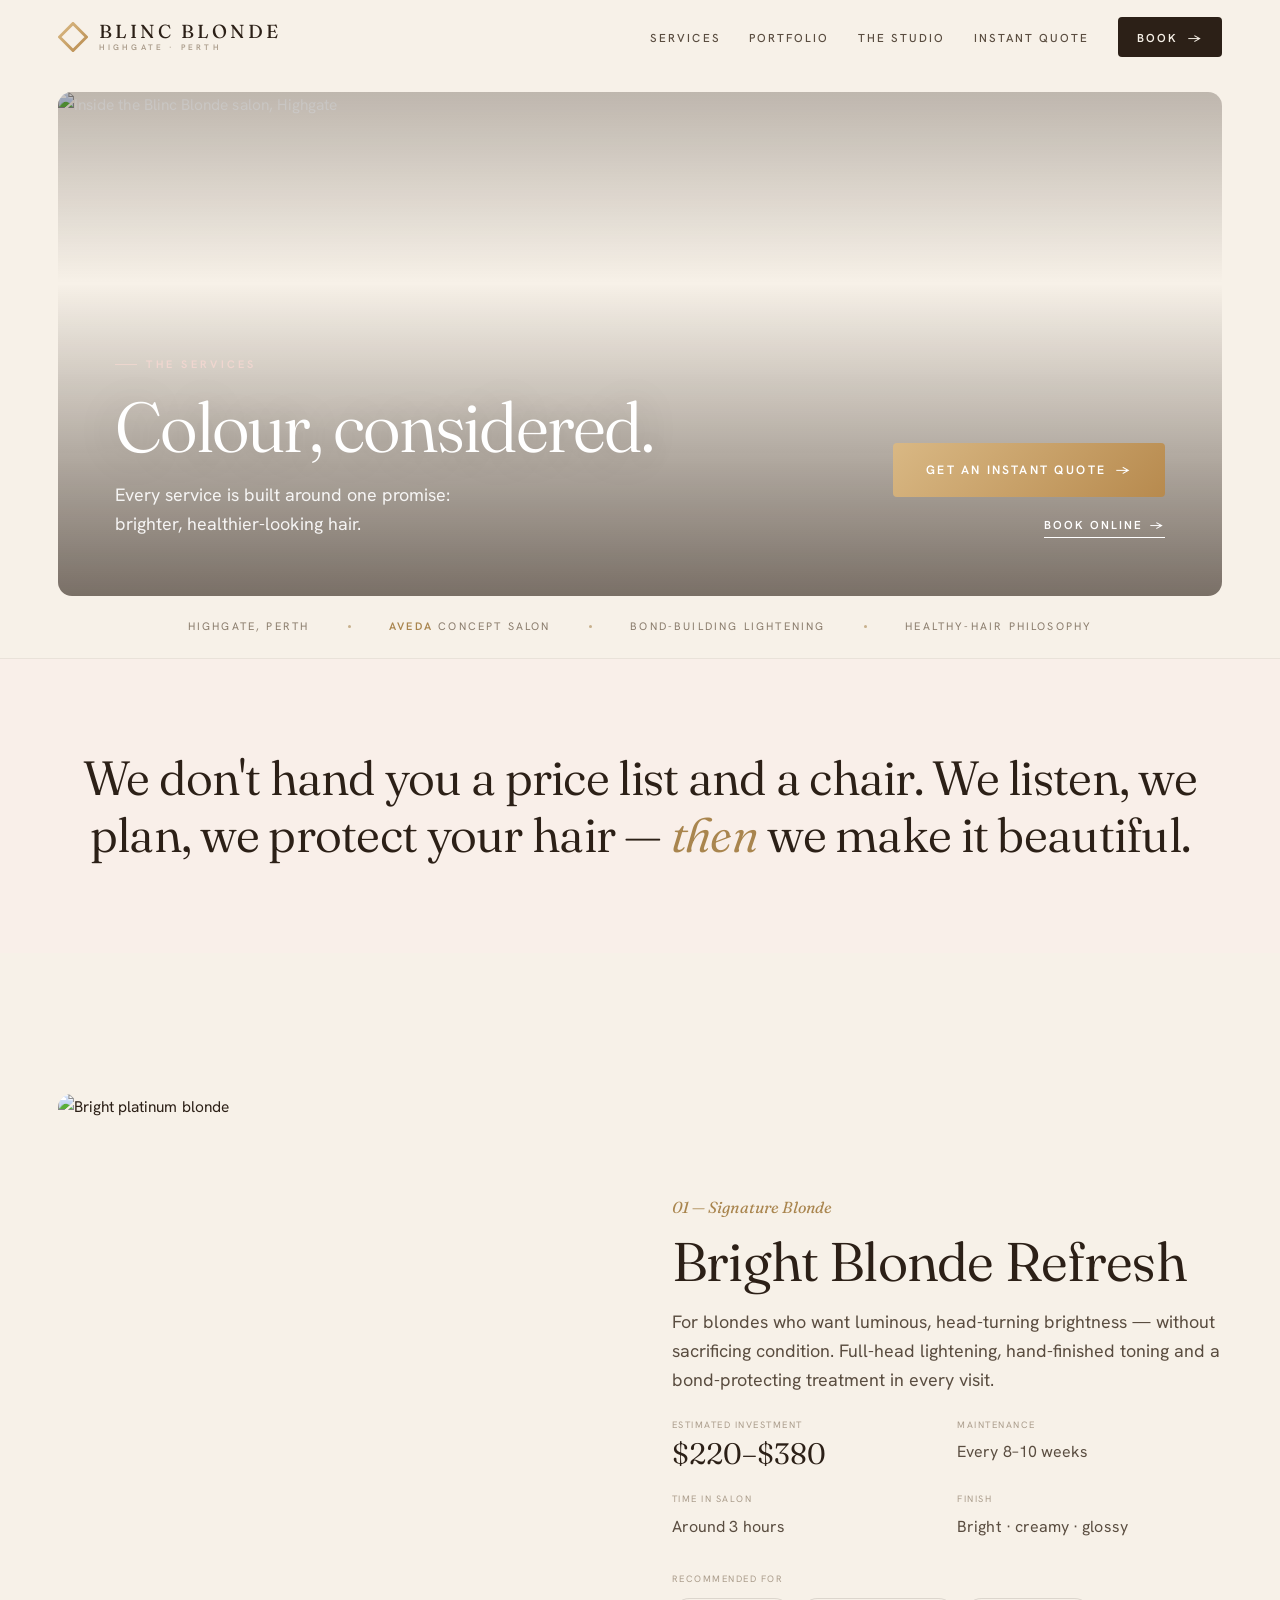
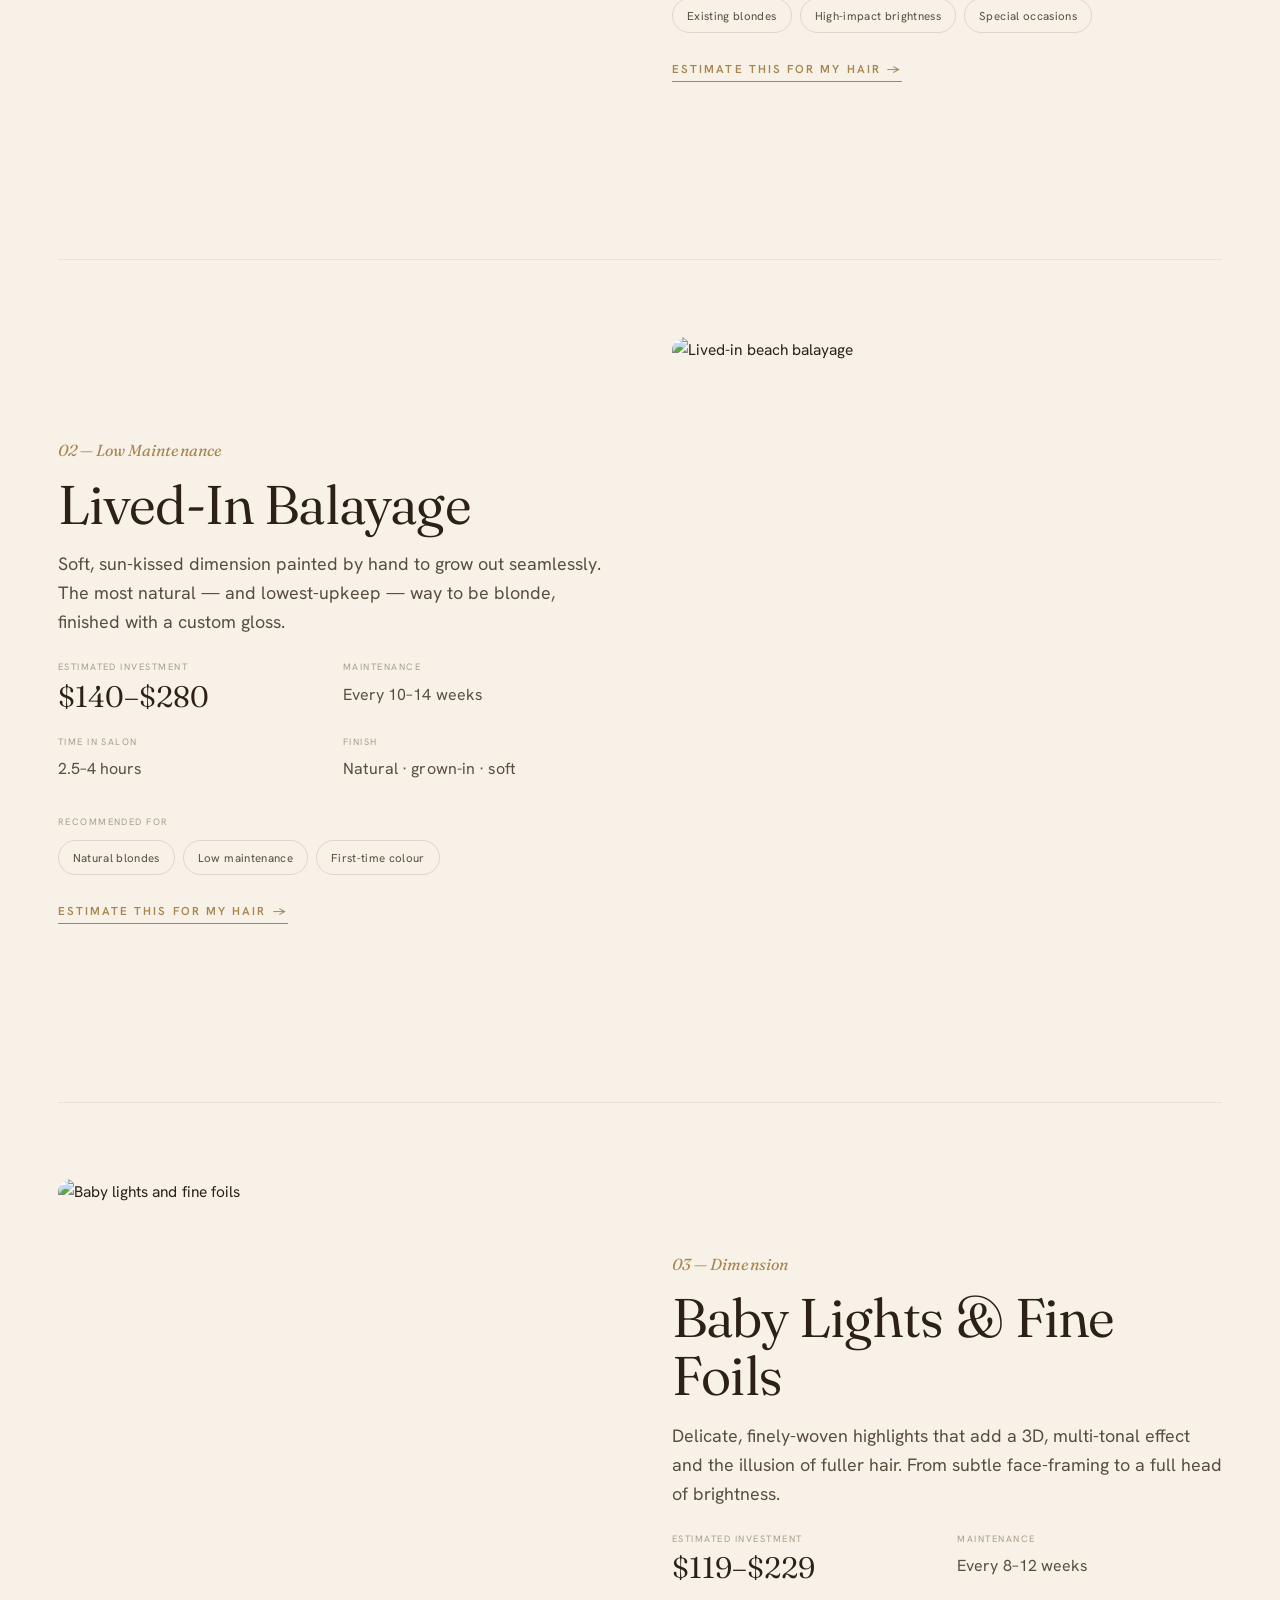
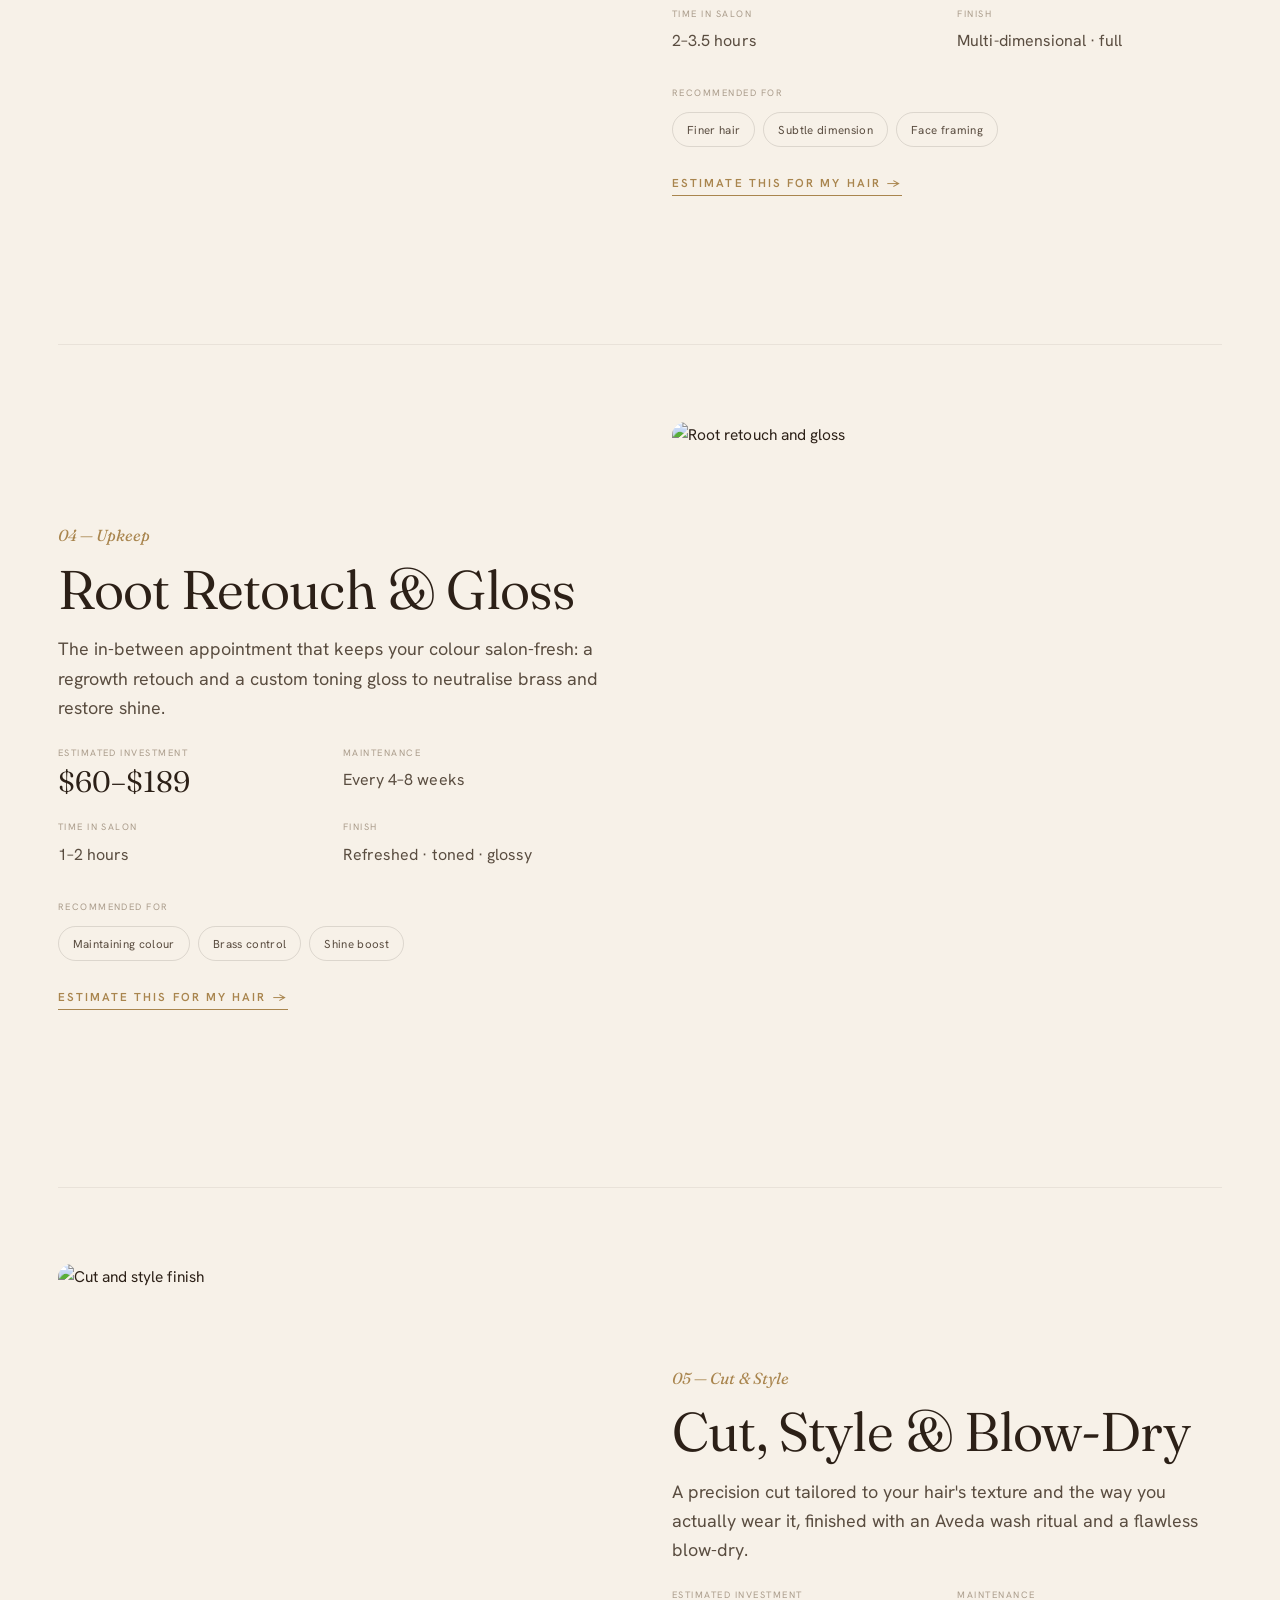
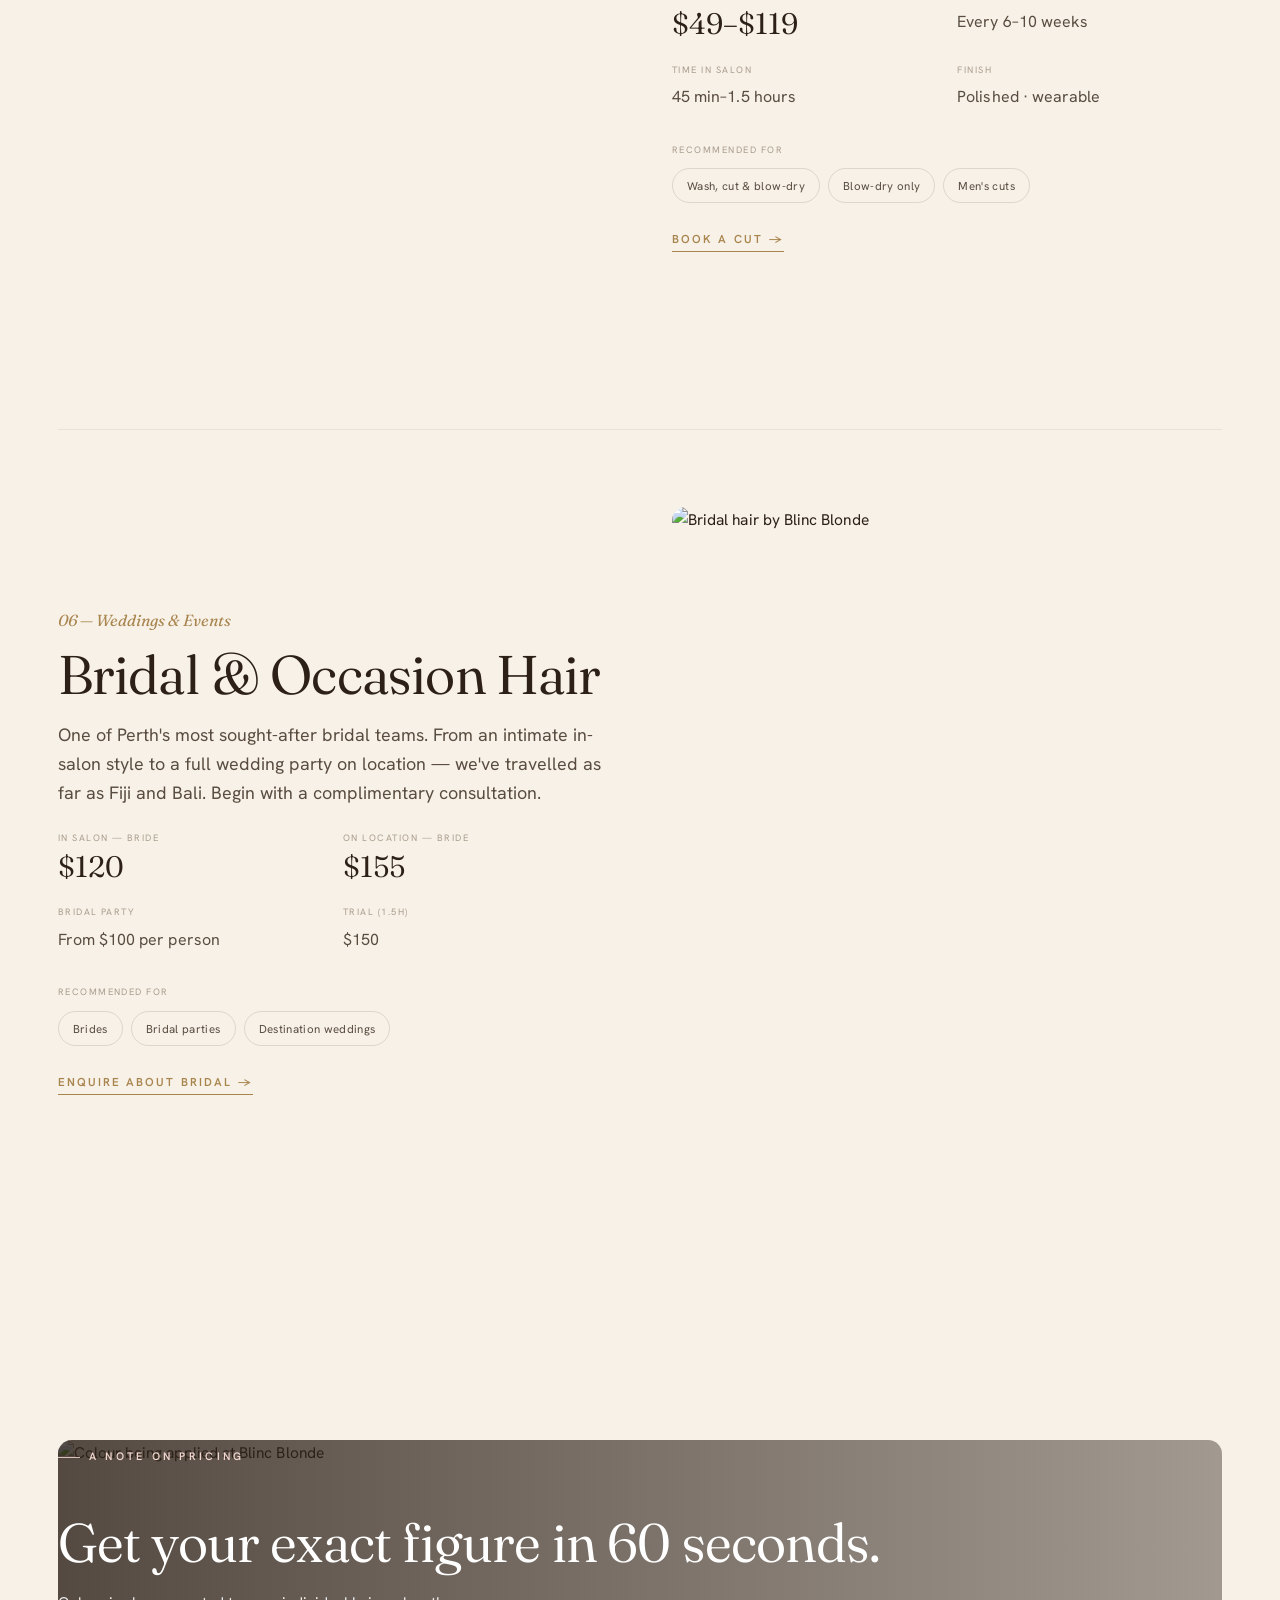
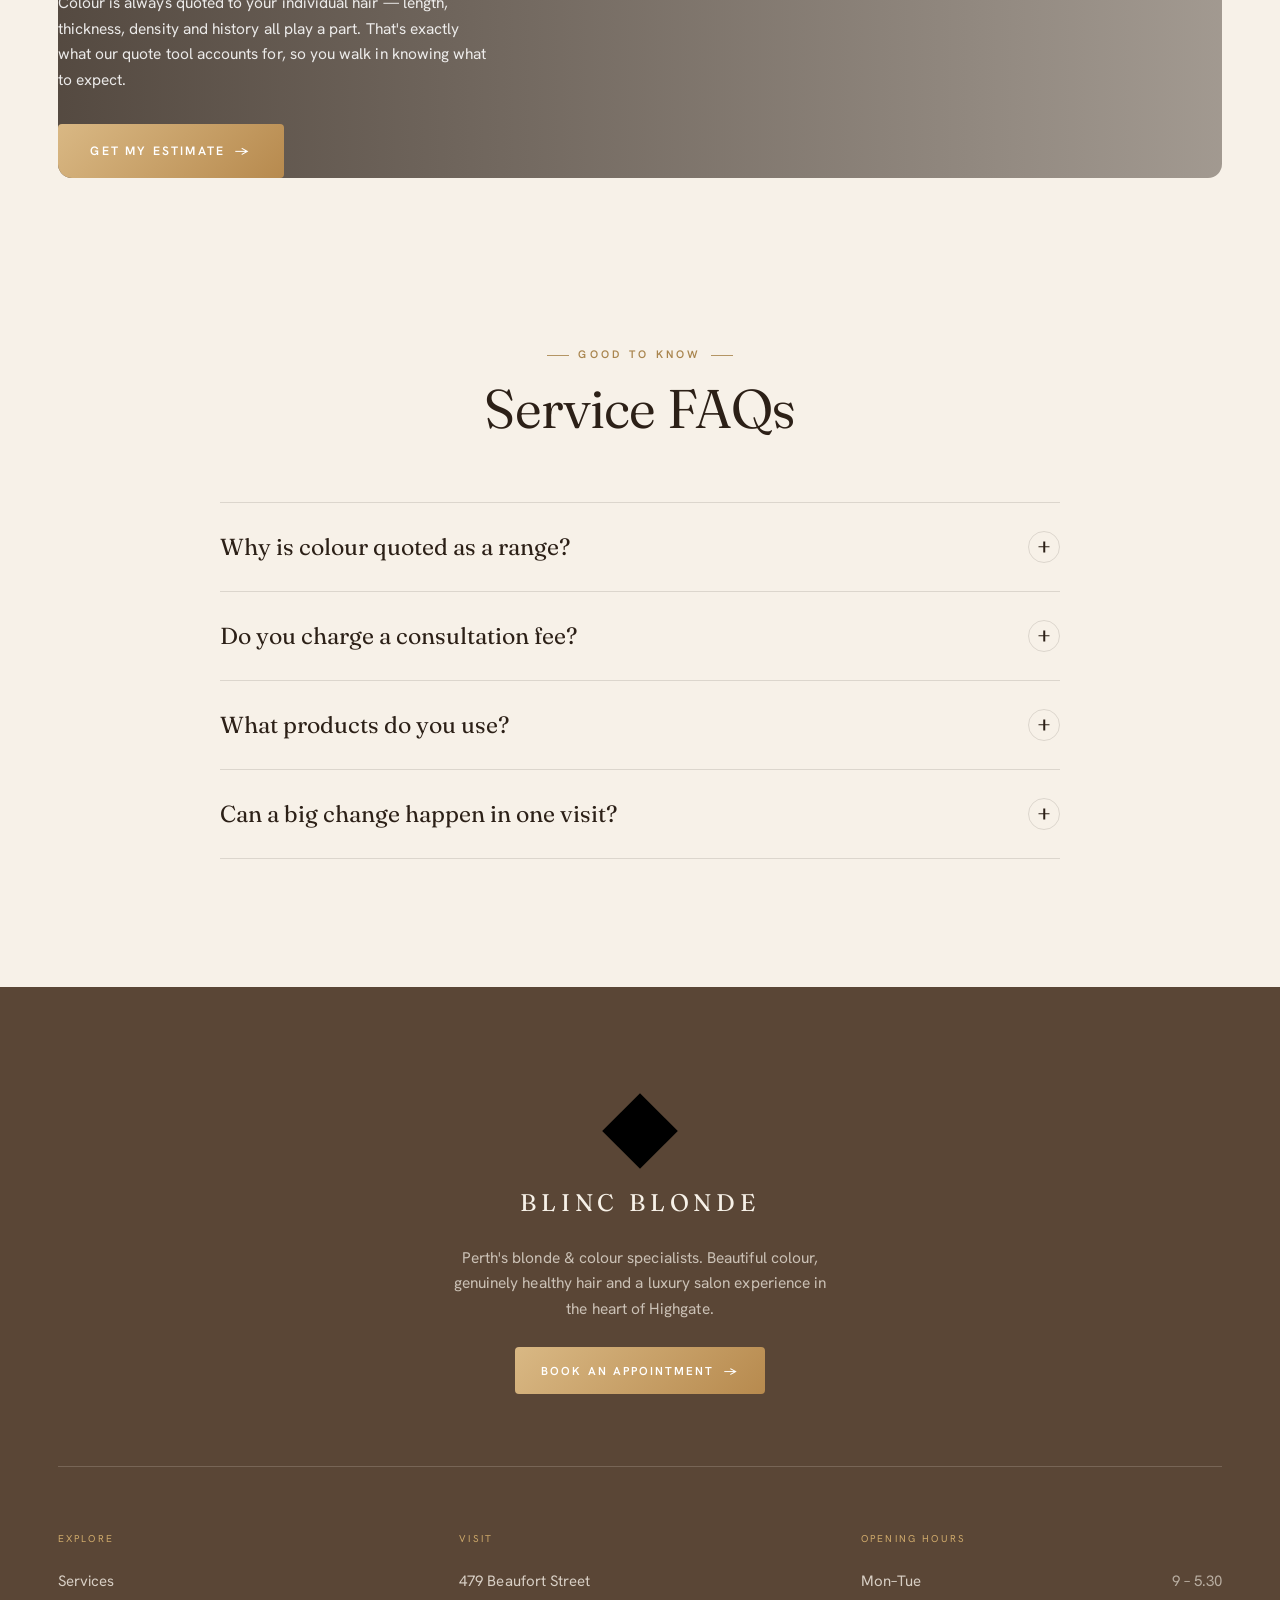
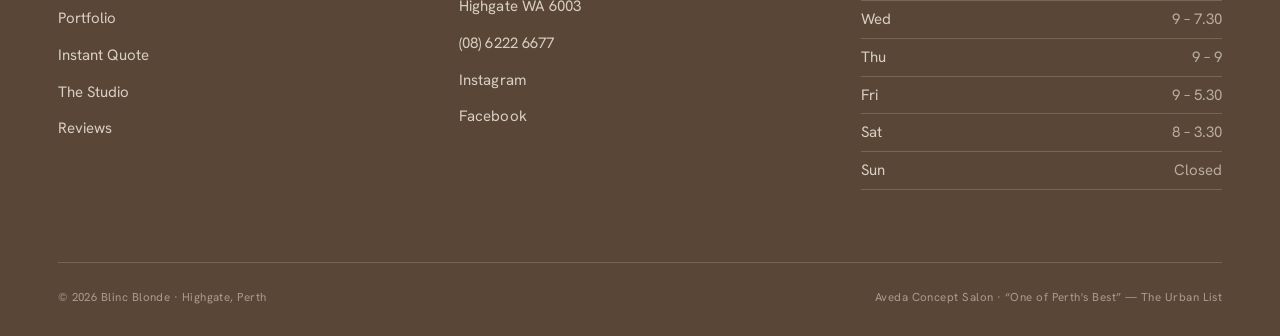
==== services.html @ 4e1c8ab7 "Replace Sloans-based build with new editorial Blinc Blonde site; staging on blinc.theserviceedit.com" ====
<!DOCTYPE html>
<html lang="en-AU">
<head>
<meta charset="UTF-8">
<meta name="robots" content="noindex, nofollow">
<meta name="viewport" content="width=device-width, initial-scale=1">
<title>Services — Blonde, Balayage, Colour & Bridal | Blinc Blonde Perth</title>
<meta name="description" content="Aspirational blonde and colour services in Highgate, Perth — balayage, foils, bright blonde, gloss, cuts and bridal. Honest investment ranges, healthy-hair philosophy, Aveda care.">
<link rel="preconnect" href="https://fonts.googleapis.com">
<link rel="preconnect" href="https://fonts.gstatic.com" crossorigin>
<link href="https://fonts.googleapis.com/css2?family=Fraunces:ital,opsz,wght@0,9..144,300..450;1,9..144,300..400&family=Hanken+Grotesk:wght@400;500;600&display=swap" rel="stylesheet">
<link rel="stylesheet" href="assets/styles.css">
</head>
<body>
<svg width="0" height="0" style="position:absolute" aria-hidden="true"><defs><linearGradient id="bbgold" x1="0" y1="0" x2="1" y2="1"><stop offset="0" stop-color="#d9b884"/><stop offset=".5" stop-color="#caa46a"/><stop offset="1" stop-color="#b78a4e"/></linearGradient></defs></svg>

<!-- NAV -->
<div class="navwrap">
  <header class="site-header">
    <a href="index.html" class="logo">
      <svg class="diamond" viewBox="0 0 40 40" aria-hidden="true"><polygon class="d-out" points="20,2 38,20 20,38 2,20"/></svg>
      <span class="lk"><b>Blinc Blonde</b><small>Highgate · Perth</small></span>
    </a>
    <nav class="nav">
      <a href="services.html" class="desktop-only">Services</a>
      <a href="index.html#portfolio" class="desktop-only">Portfolio</a>
      <a href="index.html#studio" class="desktop-only">The Studio</a>
      <a href="quote.html" class="desktop-only">Instant Quote</a>
      <a href="https://home.shortcutssoftware.com/blincblonde" target="_blank" rel="noopener" class="btn btn-primary desktop-only">Book <span class="arw">→</span></a>
      <button class="nav-toggle" aria-label="Open menu"><span></span><span></span><span></span></button>
    </nav>
  </header>
</div>
<div class="mobile-nav">
  <button class="mobile-close" aria-label="Close menu">✕</button>
  <div class="m-links">
    <a href="services.html" class="m-link">Services</a>
    <a href="index.html#portfolio" class="m-link">Portfolio</a>
    <a href="index.html#studio" class="m-link">The Studio</a>
    <a href="quote.html" class="m-link">Instant Quote</a>
    <a href="index.html#contact" class="m-link">Contact</a>
  </div>
  <a href="https://home.shortcutssoftware.com/blincblonde" target="_blank" rel="noopener" class="btn btn-gold m-cta">Book Online <span class="arw">→</span></a>
  <div class="m-foot">
    <a href="tel:0862226677">(08) 6222 6677</a>
    <a href="https://maps.google.com/?q=479+Beaufort+Street+Highgate+WA+6003" target="_blank" rel="noopener">479 Beaufort St, Highgate WA</a>
    <a href="https://www.instagram.com/blincblonde/" target="_blank" rel="noopener">Instagram → @blincblonde</a>
  </div>
</div>

<!-- HERO (contained) -->
<section class="hero">
  <div class="hero-frame" style="min-height:clamp(380px,56svh,560px)">
    <img src="https://blincblonde.com/wp-content/uploads/2022/12/About-Us.jpg" alt="Inside the Blinc Blonde salon, Highgate" fetchpriority="high">
    <div class="hero-content">
      <div class="hero-headline">
        <p class="eyebrow">The Services</p>
        <h1 class="display" style="font-size:clamp(2.4rem,6vw,4.4rem)">Colour, considered.</h1>
        <p class="lead">Every service is built around one promise: brighter, healthier-looking hair.</p>
      </div>
      <div class="hero-aside">
        <a href="quote.html" class="btn btn-gold btn-lg">Get an Instant Quote <span class="arw">→</span></a>
        <a href="https://home.shortcutssoftware.com/blincblonde" target="_blank" rel="noopener" class="tlink" style="color:#fff">Book online <span class="arw">→</span></a>
      </div>
    </div>
  </div>
</section>

<!-- CREDS -->
<div class="creds">
  <div class="wrap">
    <span class="cred">Highgate, Perth</span><span class="dot"></span>
    <span class="cred"><b>Aveda</b> Concept Salon</span><span class="dot"></span>
    <span class="cred">Bond-Building Lightening</span><span class="dot"></span>
    <span class="cred">Healthy-Hair Philosophy</span>
  </div>
</div>

<!-- INTRO -->
<section class="section-sm statement">
  <div class="wrap center">
    <p class="big measure mx-auto reveal">We don't hand you a price list and a chair. We listen, we plan, we protect your hair — <em>then</em> we make it beautiful.</p>
  </div>
</section>

<!-- SERVICE BLOCKS -->
<section class="section" style="padding-top:clamp(36px,5vw,80px)">
  <div class="wrap">

    <div class="svc-block reveal">
      <div class="svc-block-media"><img src="https://blincblonde.com/wp-content/uploads/2022/09/Platinum.png" alt="Bright platinum blonde" loading="lazy"></div>
      <div>
        <span class="ix">01 — Signature Blonde</span>
        <h2 style="margin:12px 0 16px">Bright Blonde Refresh</h2>
        <p class="lead">For blondes who want luminous, head-turning brightness — without sacrificing condition. Full-head lightening, hand-finished toning and a bond-protecting treatment in every visit.</p>
        <div class="svc-detail">
          <div class="cell"><span class="k">Estimated Investment</span><span class="v"><span class="invest">$220–$380</span></span></div>
          <div class="cell"><span class="k">Maintenance</span><span class="v">Every 8–10 weeks</span></div>
          <div class="cell"><span class="k">Time in Salon</span><span class="v">Around 3 hours</span></div>
          <div class="cell"><span class="k">Finish</span><span class="v">Bright · creamy · glossy</span></div>
        </div>
        <span class="lbl-mini">Recommended for</span>
        <div class="chips"><span class="chip">Existing blondes</span><span class="chip">High-impact brightness</span><span class="chip">Special occasions</span></div>
        <a href="quote.html" class="tlink" style="margin-top:26px">Estimate this for my hair <span class="arw">→</span></a>
      </div>
    </div>

    <div class="svc-block reveal">
      <div class="svc-block-media"><img src="https://blincblonde.com/wp-content/uploads/2022/09/Beach-Blonde-679x1024.jpg" alt="Lived-in beach balayage" loading="lazy"></div>
      <div>
        <span class="ix">02 — Low Maintenance</span>
        <h2 style="margin:12px 0 16px">Lived-In Balayage</h2>
        <p class="lead">Soft, sun-kissed dimension painted by hand to grow out seamlessly. The most natural — and lowest-upkeep — way to be blonde, finished with a custom gloss.</p>
        <div class="svc-detail">
          <div class="cell"><span class="k">Estimated Investment</span><span class="v"><span class="invest">$140–$280</span></span></div>
          <div class="cell"><span class="k">Maintenance</span><span class="v">Every 10–14 weeks</span></div>
          <div class="cell"><span class="k">Time in Salon</span><span class="v">2.5–4 hours</span></div>
          <div class="cell"><span class="k">Finish</span><span class="v">Natural · grown-in · soft</span></div>
        </div>
        <span class="lbl-mini">Recommended for</span>
        <div class="chips"><span class="chip">Natural blondes</span><span class="chip">Low maintenance</span><span class="chip">First-time colour</span></div>
        <a href="quote.html" class="tlink" style="margin-top:26px">Estimate this for my hair <span class="arw">→</span></a>
      </div>
    </div>

    <div class="svc-block reveal">
      <div class="svc-block-media"><img src="https://blincblonde.com/wp-content/uploads/2022/09/Baby-lights.png" alt="Baby lights and fine foils" loading="lazy"></div>
      <div>
        <span class="ix">03 — Dimension</span>
        <h2 style="margin:12px 0 16px">Baby Lights &amp; Fine Foils</h2>
        <p class="lead">Delicate, finely-woven highlights that add a 3D, multi-tonal effect and the illusion of fuller hair. From subtle face-framing to a full head of brightness.</p>
        <div class="svc-detail">
          <div class="cell"><span class="k">Estimated Investment</span><span class="v"><span class="invest">$119–$229</span></span></div>
          <div class="cell"><span class="k">Maintenance</span><span class="v">Every 8–12 weeks</span></div>
          <div class="cell"><span class="k">Time in Salon</span><span class="v">2–3.5 hours</span></div>
          <div class="cell"><span class="k">Finish</span><span class="v">Multi-dimensional · full</span></div>
        </div>
        <span class="lbl-mini">Recommended for</span>
        <div class="chips"><span class="chip">Finer hair</span><span class="chip">Subtle dimension</span><span class="chip">Face framing</span></div>
        <a href="quote.html" class="tlink" style="margin-top:26px">Estimate this for my hair <span class="arw">→</span></a>
      </div>
    </div>

    <div class="svc-block reveal">
      <div class="svc-block-media"><img src="https://blincblonde.com/wp-content/uploads/2022/09/Beige.png" alt="Root retouch and gloss" loading="lazy"></div>
      <div>
        <span class="ix">04 — Upkeep</span>
        <h2 style="margin:12px 0 16px">Root Retouch &amp; Gloss</h2>
        <p class="lead">The in-between appointment that keeps your colour salon-fresh: a regrowth retouch and a custom toning gloss to neutralise brass and restore shine.</p>
        <div class="svc-detail">
          <div class="cell"><span class="k">Estimated Investment</span><span class="v"><span class="invest">$60–$189</span></span></div>
          <div class="cell"><span class="k">Maintenance</span><span class="v">Every 4–8 weeks</span></div>
          <div class="cell"><span class="k">Time in Salon</span><span class="v">1–2 hours</span></div>
          <div class="cell"><span class="k">Finish</span><span class="v">Refreshed · toned · glossy</span></div>
        </div>
        <span class="lbl-mini">Recommended for</span>
        <div class="chips"><span class="chip">Maintaining colour</span><span class="chip">Brass control</span><span class="chip">Shine boost</span></div>
        <a href="quote.html" class="tlink" style="margin-top:26px">Estimate this for my hair <span class="arw">→</span></a>
      </div>
    </div>

    <div class="svc-block reveal">
      <div class="svc-block-media"><img src="https://blincblonde.com/wp-content/uploads/2022/09/Dirty-Brunettte.png" alt="Cut and style finish" loading="lazy"></div>
      <div>
        <span class="ix">05 — Cut &amp; Style</span>
        <h2 style="margin:12px 0 16px">Cut, Style &amp; Blow-Dry</h2>
        <p class="lead">A precision cut tailored to your hair's texture and the way you actually wear it, finished with an Aveda wash ritual and a flawless blow-dry.</p>
        <div class="svc-detail">
          <div class="cell"><span class="k">Estimated Investment</span><span class="v"><span class="invest">$49–$119</span></span></div>
          <div class="cell"><span class="k">Maintenance</span><span class="v">Every 6–10 weeks</span></div>
          <div class="cell"><span class="k">Time in Salon</span><span class="v">45 min–1.5 hours</span></div>
          <div class="cell"><span class="k">Finish</span><span class="v">Polished · wearable</span></div>
        </div>
        <span class="lbl-mini">Recommended for</span>
        <div class="chips"><span class="chip">Wash, cut &amp; blow-dry</span><span class="chip">Blow-dry only</span><span class="chip">Men's cuts</span></div>
        <a href="https://home.shortcutssoftware.com/blincblonde" target="_blank" rel="noopener" class="tlink" style="margin-top:26px">Book a cut <span class="arw">→</span></a>
      </div>
    </div>

    <div class="svc-block reveal">
      <div class="svc-block-media"><img src="https://blincblonde.com/wp-content/uploads/2023/03/Blinc-Blond-Wedding.png" alt="Bridal hair by Blinc Blonde" loading="lazy"></div>
      <div>
        <span class="ix">06 — Weddings &amp; Events</span>
        <h2 style="margin:12px 0 16px">Bridal &amp; Occasion Hair</h2>
        <p class="lead">One of Perth's most sought-after bridal teams. From an intimate in-salon style to a full wedding party on location — we've travelled as far as Fiji and Bali. Begin with a complimentary consultation.</p>
        <div class="svc-detail">
          <div class="cell"><span class="k">In Salon — Bride</span><span class="v"><span class="invest">$120</span></span></div>
          <div class="cell"><span class="k">On Location — Bride</span><span class="v"><span class="invest">$155</span></span></div>
          <div class="cell"><span class="k">Bridal Party</span><span class="v">From $100 per person</span></div>
          <div class="cell"><span class="k">Trial (1.5h)</span><span class="v">$150</span></div>
        </div>
        <span class="lbl-mini">Recommended for</span>
        <div class="chips"><span class="chip">Brides</span><span class="chip">Bridal parties</span><span class="chip">Destination weddings</span></div>
        <a href="https://home.shortcutssoftware.com/blincblonde" target="_blank" rel="noopener" class="tlink" style="margin-top:26px">Enquire about bridal <span class="arw">→</span></a>
      </div>
    </div>

  </div>
</section>

<!-- QUOTE BAND -->
<section style="padding:clamp(20px,4vw,40px) var(--gutter)">
  <div class="quoteband-frame">
    <div class="quoteband-bg"><img src="https://blincblonde.com/wp-content/uploads/2022/12/Amy-working.jpg" alt="Colour being applied at Blinc Blonde" loading="lazy"></div>
    <div class="inner quoteband">
      <p class="eyebrow">A note on pricing</p>
      <h2>Get your exact figure in 60 seconds.</h2>
      <p>Colour is always quoted to your individual hair — length, thickness, density and history all play a part. That's exactly what our quote tool accounts for, so you walk in knowing what to expect.</p>
      <a href="quote.html" class="btn btn-gold btn-lg">Get My Estimate <span class="arw">→</span></a>
    </div>
  </div>
</section>

<!-- FAQ -->
<section class="section">
  <div class="wrap">
    <div class="sec-head center reveal"><span class="eyebrow dual">Good to Know</span><h2>Service FAQs</h2></div>
    <div class="faq reveal d1">
      <div class="faq-item"><button class="faq-q">Why is colour quoted as a range? <span class="ico"></span></button><div class="faq-a"><div class="pad">Two clients booking the “same” service can need very different amounts of product and time depending on length, thickness and colour history. Ranges keep us honest — your specialist confirms the exact figure at consultation.</div></div></div>
      <div class="faq-item"><button class="faq-q">Do you charge a consultation fee? <span class="ico"></span></button><div class="faq-a"><div class="pad">For large colour changes, extensions and weddings we take a $50 consultation fee, credited toward your booking. Quick colour quotes are free — start with our online quote tool.</div></div></div>
      <div class="faq-item"><button class="faq-q">What products do you use? <span class="ico"></span></button><div class="faq-a"><div class="pad">We're an Aveda Concept Salon, using naturally-derived colour and care that protects condition and shine, paired with bond-building treatments for every lightening service.</div></div></div>
      <div class="faq-item"><button class="faq-q">Can a big change happen in one visit? <span class="ico"></span></button><div class="faq-a"><div class="pad">Sometimes — but if reaching your goal in a single session would compromise your hair, we'll map out a safe plan across visits. Healthy hair always comes first.</div></div></div>
    </div>
  </div>
</section>

<!-- FOOTER -->
<footer class="site-footer" id="contact">
  <div class="wrap">
    <div class="footer-top">
      <div class="logo-stack">
        <svg class="diamond" viewBox="0 0 40 40" aria-hidden="true"><polygon class="d-out" points="20,2 38,20 20,38 2,20"/></svg>
        <span class="name">Blinc Blonde</span>
      </div>
      <p>Perth's blonde &amp; colour specialists. Beautiful colour, genuinely healthy hair and a luxury salon experience in the heart of Highgate.</p>
      <a href="https://home.shortcutssoftware.com/blincblonde" target="_blank" rel="noopener" class="btn btn-gold">Book an Appointment <span class="arw">→</span></a>
    </div>
    <div class="footer-grid">
      <div class="footer-col"><p class="h">Explore</p><a href="services.html">Services</a><a href="index.html#portfolio">Portfolio</a><a href="quote.html">Instant Quote</a><a href="index.html#studio">The Studio</a><a href="index.html#reviews">Reviews</a></div>
      <div class="footer-col"><p class="h">Visit</p><a href="https://maps.google.com/?q=479+Beaufort+Street+Highgate+WA+6003" target="_blank" rel="noopener">479 Beaufort Street<br>Highgate WA 6003</a><a href="tel:0862226677">(08) 6222 6677</a><a href="https://www.instagram.com/blincblonde/" target="_blank" rel="noopener">Instagram</a><a href="https://www.facebook.com/blincblonde/" target="_blank" rel="noopener">Facebook</a></div>
      <div class="footer-col"><p class="h">Opening Hours</p><ul class="footer-hours"><li><span>Mon–Tue</span><span>9 – 5.30</span></li><li><span>Wed</span><span>9 – 7.30</span></li><li><span>Thu</span><span>9 – 9</span></li><li><span>Fri</span><span>9 – 5.30</span></li><li><span>Sat</span><span>8 – 3.30</span></li><li><span>Sun</span><span>Closed</span></li></ul></div>
    </div>
    <div class="footer-bottom"><span>© 2026 Blinc Blonde · Highgate, Perth</span><span>Aveda Concept Salon · “One of Perth's Best” — The Urban List</span></div>
  </div>
</footer>
<div class="mbook"><a href="https://home.shortcutssoftware.com/blincblonde" target="_blank" rel="noopener" class="btn btn-primary">Book an Appointment <span class="arw">→</span></a></div>
<script src="assets/app.js"></script>
</body>
</html>
---- assets/styles.css ----
/* ============================================================
   BLINC BLONDE — Website Rebuild 2026  ·  v3 (soft luxury)
   Warm, airy, natural-luxury direction
   Display: Fraunces (opsz)  ·  UI/Body: Hanken Grotesk
   Brand: blush + champagne gold + warm cream
   ============================================================ */

:root{
  /* warm neutrals */
  --ink:        #2c2017;   /* warm espresso (soft, not black) */
  --ink-2:      #5a4d40;
  --ink-3:      #8a7c6c;
  --ink-4:      #ab9d8c;
  --cream:      #f7f1e8;   /* page base */
  --cream-2:    #f1e9da;
  --cream-3:    #e9dcc6;
  --paper:      #fffdf8;
  /* warm browns (hero / footer) */
  --mocha:      #6f5946;
  --mocha-d:    #5a4636;
  --mocha-l:    #8a6f57;
  /* brand metallics + blush (from logo) */
  --champagne:  #a9854e;
  --champagne-l:#cda86a;
  --gold-1:     #d9b884;
  --gold-2:     #b78a4e;
  --blush:      #f0d6cf;
  --blush-soft: #f6e4de;
  --blush-tint: #f9efe9;
  /* lines + shadow */
  --line:       rgba(44,32,23,.13);
  --line-2:     rgba(44,32,23,.07);
  --line-d:     rgba(247,241,232,.18);
  --shadow:     0 40px 90px -58px rgba(44,32,23,.5);
  --shadow-sm:  0 22px 50px -38px rgba(44,32,23,.45);

  --serif: "Fraunces", Georgia, "Times New Roman", serif;
  --sans:  "Hanken Grotesk", "Helvetica Neue", Arial, sans-serif;

  --maxw: 1280px;
  --gutter: clamp(20px, 4.5vw, 72px);
  --radius: 4px;       /* buttons / chips */
  --radius-img: 14px;  /* media */
  --nav-h: 74px;
  --ease: cubic-bezier(.22,.61,.21,1);
}

*,*::before,*::after{box-sizing:border-box;margin:0;padding:0}
html{scroll-behavior:smooth;-webkit-text-size-adjust:100%}
body{
  font-family:var(--sans);color:var(--ink);background:var(--cream);
  line-height:1.65;font-size:15.5px;font-weight:400;letter-spacing:.004em;
  -webkit-font-smoothing:antialiased;text-rendering:optimizeLegibility;overflow-x:hidden;
}
img{display:block;max-width:100%;height:auto}
a{color:inherit;text-decoration:none}
button{font-family:inherit;cursor:pointer;border:none;background:none;color:inherit}
::selection{background:var(--blush);color:var(--ink)}

/* ---------- Typography ---------- */
.eyebrow{
  display:inline-flex;align-items:center;gap:.85em;
  font-family:var(--sans);font-size:.68rem;font-weight:600;
  letter-spacing:.3em;text-transform:uppercase;color:var(--champagne);
}
.eyebrow::before{content:"";width:22px;height:1px;background:currentColor;opacity:.85}
.eyebrow.no-rule::before{display:none}
.eyebrow.dual{justify-content:center}
.eyebrow.dual::after{content:"";width:22px;height:1px;background:currentColor;opacity:.85}

h1,h2,h3,h4{font-family:var(--serif);font-weight:380;line-height:1.06;letter-spacing:-.015em;font-optical-sizing:auto;color:var(--ink)}
.display{font-size:clamp(2.7rem,7vw,5.2rem);font-weight:340;line-height:1.0;letter-spacing:-.025em}
h2{font-size:clamp(1.95rem,4.4vw,3.4rem);font-weight:360}
h3{font-size:clamp(1.35rem,2.6vw,1.9rem);font-weight:390}
.lead{font-size:clamp(1.04rem,1.4vw,1.24rem);color:var(--ink-2);font-weight:400;line-height:1.62;letter-spacing:0}
em,.italic{font-style:italic}

/* ---------- Layout ---------- */
.wrap{max-width:var(--maxw);margin:0 auto;padding-inline:var(--gutter)}
.wrap-wide{max-width:1480px;margin:0 auto;padding-inline:var(--gutter)}
.section{padding-block:clamp(64px,10vw,140px)}
.section-sm{padding-block:clamp(48px,7vw,92px)}
.center{text-align:center}
.measure{max-width:58ch}
.measure-sm{max-width:40ch}
.mx-auto{margin-inline:auto}

.sec-head{margin-bottom:clamp(38px,5vw,66px)}
.sec-head.center{display:flex;flex-direction:column;align-items:center;text-align:center}
.sec-head h2{margin-top:16px}
.sec-head .lead{margin-top:18px}

/* ---------- Buttons ---------- */
.btn{
  display:inline-flex;align-items:center;justify-content:center;gap:.8em;
  font-family:var(--sans);font-size:.72rem;font-weight:600;letter-spacing:.18em;text-transform:uppercase;
  padding:1.2em 2.3em;border-radius:var(--radius);position:relative;
  transition:transform .5s var(--ease),background .4s,color .4s,box-shadow .4s,border-color .4s;
}
.btn .arw{display:inline-block;transition:transform .5s var(--ease)}
.btn:hover .arw{transform:translateX(5px)}
.btn-primary{background:var(--ink);color:var(--cream);box-shadow:var(--shadow-sm)}
.btn-primary:hover{background:var(--champagne);color:#fff;transform:translateY(-3px)}
.btn-ghost{border:1px solid var(--line);color:var(--ink)}
.btn-ghost:hover{border-color:var(--ink);background:var(--ink);color:var(--cream);transform:translateY(-3px)}
.btn-light{border:1px solid rgba(255,255,255,.6);color:#fff}
.btn-light:hover{background:#fff;color:var(--ink);transform:translateY(-3px)}
.btn-gold{background:linear-gradient(135deg,var(--gold-1),var(--gold-2));color:#fff;box-shadow:var(--shadow-sm)}
.btn-gold:hover{filter:brightness(1.06);transform:translateY(-3px)}
.btn-block{width:100%}
.btn-lg{padding:1.4em 2.7em;font-size:.76rem}

.tlink{display:inline-flex;align-items:center;gap:.55em;font-weight:600;font-size:.72rem;letter-spacing:.18em;text-transform:uppercase;color:var(--champagne);position:relative;padding-bottom:4px}
.tlink::after{content:"";position:absolute;left:0;bottom:0;height:1px;width:100%;background:currentColor;transform:scaleX(1);transform-origin:left;transition:transform .45s var(--ease)}
.tlink:hover::after{transform:scaleX(.4)}
.tlink .arw{transition:transform .5s var(--ease)}
.tlink:hover .arw{transform:translateX(4px)}
.tlink.on-dark{color:var(--champagne-l)}

/* ---------- Logo ---------- */
.logo{display:inline-flex;align-items:center;gap:11px;line-height:1}
.logo .diamond{width:30px;height:30px;flex:none;display:block}
.logo .diamond .d-out{fill:none;stroke:url(#bbgold);stroke-width:4}
.logo .lk{display:flex;flex-direction:column;gap:1px}
.logo .lk b{font-family:var(--serif);font-weight:420;font-size:1.18rem;letter-spacing:.16em;color:var(--ink);text-transform:uppercase}
.logo .lk small{font-family:var(--sans);font-weight:600;font-size:.5rem;letter-spacing:.4em;text-transform:uppercase;color:var(--ink-4)}
.logo.on-dark .lk b{color:var(--cream)}
.logo.on-dark .lk small{color:rgba(247,241,232,.6)}
/* big stacked logo (footer) */
.logo-stack{display:inline-flex;flex-direction:column;align-items:center;gap:14px}
.logo-stack .diamond{width:84px;height:84px}
.logo-stack .name{font-family:var(--serif);font-weight:400;letter-spacing:.2em;font-size:1.5rem;text-transform:uppercase;line-height:1.3;text-align:center;color:var(--cream)}

/* ---------- Nav (light, no utility bar) ---------- */
.navwrap{position:fixed;top:0;left:0;right:0;z-index:90;transition:background .5s var(--ease),box-shadow .5s,padding .5s}
.site-header{display:flex;align-items:center;justify-content:space-between;height:var(--nav-h);padding-inline:var(--gutter)}
.navwrap::before{content:"";position:absolute;inset:0;background:var(--cream);opacity:0;transition:opacity .5s}
.navwrap.solid::before{opacity:.96}
.navwrap.solid{box-shadow:0 1px 0 var(--line-2);backdrop-filter:blur(10px)}
.navwrap.solid .site-header{height:64px}
.site-header > *{position:relative;z-index:1}
.nav{display:flex;align-items:center;gap:clamp(18px,2.2vw,38px)}
.nav a:not(.btn){font-size:.72rem;letter-spacing:.18em;text-transform:uppercase;font-weight:500;color:var(--ink-2);position:relative;transition:color .3s}
.nav a:not(.btn)::after{content:"";position:absolute;left:0;bottom:-6px;width:0;height:1px;background:var(--champagne);transition:width .4s var(--ease)}
.nav a:not(.btn):hover{color:var(--ink)}
.nav a:not(.btn):hover::after{width:100%}
.nav .btn{padding:.92em 1.7em}
.nav-toggle{display:none;flex-direction:column;gap:6px;padding:8px;margin-right:-8px}
.nav-toggle span{width:25px;height:1.5px;background:var(--ink);transition:.4s var(--ease)}

/* mobile nav */
.mobile-nav{position:fixed;inset:0;z-index:120;background:var(--mocha-d);color:var(--cream);display:flex;flex-direction:column;justify-content:center;padding:var(--gutter);transform:translateY(-101%);transition:transform .7s var(--ease)}
.mobile-nav.open{transform:translateY(0)}
.mobile-nav .m-links{display:flex;flex-direction:column;gap:2px}
.mobile-nav a.m-link{font-family:var(--serif);font-size:clamp(1.9rem,8vw,2.6rem);font-weight:340;color:var(--cream);padding:.12em 0;opacity:0;transform:translateY(16px);transition:opacity .5s var(--ease),transform .5s var(--ease)}
.mobile-nav.open a.m-link{opacity:1;transform:none}
.mobile-nav.open a.m-link:nth-child(1){transition-delay:.1s}.mobile-nav.open a.m-link:nth-child(2){transition-delay:.15s}
.mobile-nav.open a.m-link:nth-child(3){transition-delay:.2s}.mobile-nav.open a.m-link:nth-child(4){transition-delay:.25s}
.mobile-nav.open a.m-link:nth-child(5){transition-delay:.3s}
.mobile-nav .m-foot{margin-top:auto;padding-top:34px;border-top:1px solid var(--line-d);display:flex;flex-direction:column;gap:6px;font-size:.82rem;color:rgba(247,241,232,.72)}
.mobile-nav .m-cta{margin-top:24px}
.mobile-close{position:absolute;top:20px;right:var(--gutter);font-size:1.6rem;font-family:var(--serif);width:44px;height:44px}

/* ---------- Hero (contained, rounded) ---------- */
.hero{padding:calc(var(--nav-h) + clamp(8px,1.5vw,18px)) var(--gutter) 0}
.hero-frame{position:relative;max-width:1480px;margin:0 auto;border-radius:var(--radius-img);overflow:hidden;min-height:clamp(460px,80svh,820px);display:flex;align-items:flex-end;color:#fff}
.hero-frame > img{position:absolute;inset:0;width:100%;height:100%;object-fit:cover;object-position:50% 28%;animation:kenburns 16s var(--ease) forwards}
@keyframes kenburns{from{transform:scale(1.1)}to{transform:scale(1)}}
.hero-frame::after{content:"";position:absolute;inset:0;background:linear-gradient(180deg,rgba(44,32,23,.28) 0%,rgba(44,32,23,0) 38%,rgba(44,32,23,.62) 100%)}
.hero-content{position:relative;z-index:2;width:100%;display:flex;justify-content:space-between;align-items:flex-end;gap:24px;padding:clamp(28px,4.5vw,64px)}
.hero-headline .eyebrow{color:var(--blush);margin-bottom:18px}
.hero-headline h1{color:#fff;max-width:15ch;text-shadow:0 2px 40px rgba(0,0,0,.22)}
.hero-headline p{color:rgba(255,255,255,.9);max-width:38ch;margin-top:18px}
.hero-aside{display:flex;flex-direction:column;align-items:flex-end;gap:18px;text-align:right;flex:none}
.hero-aside .btn{white-space:nowrap}
.hero-mini-trust{display:flex;align-items:center;gap:14px;color:rgba(255,255,255,.86);font-size:.66rem;letter-spacing:.18em;text-transform:uppercase}
.hero-mini-trust .stars{color:var(--champagne-l);letter-spacing:.1em}

/* ---------- Credential strip ---------- */
.creds{border-bottom:1px solid var(--line-2)}
.creds .wrap{display:flex;align-items:center;justify-content:center;flex-wrap:wrap;gap:clamp(14px,3vw,40px);padding-block:22px;text-align:center}
.creds .cred{font-size:.68rem;letter-spacing:.2em;text-transform:uppercase;color:var(--ink-3)}
.creds .cred b{color:var(--champagne);font-weight:600}
.creds .dot{width:3px;height:3px;border-radius:50%;background:var(--champagne);opacity:.6}
@media(max-width:760px){.creds .dot{display:none}.creds .wrap{gap:8px 20px}}

/* ---------- Statement ---------- */
.statement{background:var(--blush-tint)}
.statement .big{font-family:var(--serif);font-weight:350;font-size:clamp(1.75rem,4vw,3rem);line-height:1.2;letter-spacing:-.015em;color:var(--ink)}
.statement .big em{color:var(--champagne)}

/* ---------- Services (4-up cards) ---------- */
.svc-grid{display:grid;grid-template-columns:repeat(4,1fr);gap:clamp(14px,1.6vw,24px)}
.svc-card{display:flex;flex-direction:column;text-align:left}
.svc-card .media{aspect-ratio:3/4;overflow:hidden;border-radius:var(--radius-img);margin-bottom:20px;background:var(--cream-2)}
.svc-card .media img{width:100%;height:100%;object-fit:cover;object-position:50% 22%;transition:transform 1.2s var(--ease)}
.svc-card:hover .media img{transform:scale(1.05)}
.svc-card h3{font-size:1.3rem;margin-bottom:8px}
.svc-card .ix{font-family:var(--serif);font-style:italic;color:var(--champagne);font-size:.92rem;margin-bottom:6px}
.svc-card .desc{color:var(--ink-2);font-size:.92rem;flex:1;margin-bottom:14px}
.svc-card .price{font-size:.82rem;letter-spacing:.04em;color:var(--ink-3);margin-bottom:16px}
.svc-card .price b{color:var(--champagne);font-weight:600}

/* ---------- Service blocks (services page) ---------- */
.svc-block{display:grid;grid-template-columns:1fr 1fr;gap:clamp(28px,5vw,80px);align-items:center;padding-block:clamp(44px,6vw,86px);border-top:1px solid var(--line-2)}
.svc-block:first-child{border-top:none}
.svc-block:nth-child(even) .svc-block-media{order:2}
.svc-block-media{aspect-ratio:4/5;overflow:hidden;border-radius:var(--radius-img)}
.svc-block-media img{width:100%;height:100%;object-fit:cover;object-position:50% 20%;transition:transform 1.3s var(--ease)}
.svc-block:hover .svc-block-media img{transform:scale(1.04)}
.svc-block .ix{font-family:var(--serif);font-style:italic;color:var(--champagne);font-size:1rem}
.svc-block .invest{font-family:var(--serif);font-size:1.85rem;color:var(--ink);font-weight:360;line-height:1}
.svc-detail{display:grid;grid-template-columns:repeat(2,1fr);gap:20px;margin:24px 0}
.svc-detail .cell .k{font-size:.58rem;letter-spacing:.16em;text-transform:uppercase;color:var(--ink-4);display:block;margin-bottom:6px}
.svc-detail .cell .v{font-size:1rem;color:var(--ink-2)}
.lbl-mini{font-size:.58rem;letter-spacing:.16em;text-transform:uppercase;color:var(--ink-4)}
.chips{display:flex;flex-wrap:wrap;gap:8px;margin-top:8px}
.chip{font-size:.72rem;letter-spacing:.03em;padding:7px 14px;border:1px solid var(--line);border-radius:50px;color:var(--ink-2)}

/* ---------- Split (The Studio) ---------- */
.split{display:grid;grid-template-columns:1fr 1.05fr;gap:clamp(30px,5vw,86px);align-items:center}
.split.reverse .split-media{order:2}
.split-media{position:relative;aspect-ratio:4/5;overflow:hidden;border-radius:var(--radius-img);background:var(--cream-2)}
.split-media img{width:100%;height:100%;object-fit:cover;object-position:50% 20%}
.split-cap{position:absolute;left:0;bottom:0;width:100%;padding:16px 20px;background:linear-gradient(transparent,rgba(44,32,23,.6));color:#fff;display:flex;justify-content:space-between;align-items:flex-end;font-size:.64rem;letter-spacing:.16em;text-transform:uppercase}

/* ---------- Before/After ---------- */
.ba{position:relative;aspect-ratio:4/5;max-width:520px;margin:0 auto;overflow:hidden;border-radius:var(--radius-img);user-select:none;box-shadow:var(--shadow);background:var(--mocha)}
.ba img{position:absolute;inset:0;width:100%;height:100%;object-fit:cover;object-position:50% 22%}
.ba .after-img{clip-path:inset(0 0 0 50%)}
.ba .ba-label{position:absolute;top:18px;font-size:.56rem;letter-spacing:.2em;text-transform:uppercase;color:#fff;background:rgba(44,32,23,.5);backdrop-filter:blur(4px);padding:6px 12px;border-radius:50px}
.ba .lab-before{left:18px}.ba .lab-after{right:18px}
.ba-handle{position:absolute;top:0;bottom:0;left:50%;width:1.5px;background:rgba(255,255,255,.92);transform:translateX(-50%);z-index:3;pointer-events:none}
.ba-knob{position:absolute;top:50%;left:50%;transform:translate(-50%,-50%);width:50px;height:50px;border-radius:50%;background:rgba(255,255,255,.96);display:flex;align-items:center;justify-content:center;box-shadow:0 8px 24px rgba(0,0,0,.32)}
.ba-knob svg{width:19px;height:19px;stroke:var(--ink)}
.ba-range{position:absolute;inset:0;z-index:4;width:100%;height:100%;opacity:0;cursor:ew-resize;margin:0}

/* ---------- Portfolio gallery ---------- */
.gallery{display:grid;grid-template-columns:repeat(12,1fr);gap:clamp(10px,1.2vw,18px)}
.gallery figure{position:relative;overflow:hidden;border-radius:var(--radius-img);background:var(--cream-2)}
.gallery img{width:100%;height:100%;object-fit:cover;transition:transform 1.3s var(--ease)}
.gallery figure:hover img{transform:scale(1.05)}
.gallery figcaption{position:absolute;left:16px;bottom:14px;color:#fff;font-size:.62rem;letter-spacing:.18em;text-transform:uppercase;z-index:2}
.gallery figure::after{content:"";position:absolute;inset:0;background:linear-gradient(transparent 55%,rgba(44,32,23,.5))}
.g-wide{grid-column:span 7;aspect-ratio:16/11}
.g-tall{grid-column:span 5;aspect-ratio:4/5}
.g-third{grid-column:span 4;aspect-ratio:4/5}
.g-portrait img{object-position:50% 18%}

/* ---------- Quote band ---------- */
.quoteband{position:relative;color:#fff;overflow:hidden;border-radius:0}
.quoteband-frame{position:relative;max-width:1480px;margin:0 auto;border-radius:var(--radius-img);overflow:hidden}
.quoteband-bg{position:absolute;inset:0;z-index:0}
.quoteband-bg img{width:100%;height:100%;object-fit:cover;object-position:50% 35%}
.quoteband-bg::after{content:"";position:absolute;inset:0;background:linear-gradient(90deg,rgba(44,32,23,.8),rgba(44,32,23,.42))}
.quoteband .inner{position:relative;z-index:2;padding:clamp(54px,8vw,110px) clamp(28px,5vw,80px);max-width:60ch}
.quoteband h2{color:#fff;margin:16px 0 18px}
.quoteband p{color:rgba(255,255,255,.88);margin-bottom:32px;max-width:48ch}
.quoteband .eyebrow{color:var(--blush)}

/* ---------- Testimonials (light) ---------- */
.testi{background:var(--blush-tint)}
.testi-grid{display:grid;grid-template-columns:repeat(3,1fr);gap:clamp(22px,3.5vw,56px);margin-top:clamp(36px,5vw,64px)}
.testi-card{text-align:center;display:flex;flex-direction:column;align-items:center;gap:18px}
.testi-card .stars{color:var(--champagne);letter-spacing:.14em;font-size:.86rem}
.testi-card p{font-family:var(--serif);font-weight:360;font-style:italic;font-size:clamp(1.05rem,1.5vw,1.28rem);line-height:1.5;color:var(--ink)}
.testi-card .who{font-size:.66rem;letter-spacing:.2em;text-transform:uppercase;color:var(--champagne);font-weight:600}
.testi-dots{display:flex;justify-content:center;gap:10px;margin-top:clamp(38px,5vw,58px)}
.testi-dots span{width:8px;height:8px;border-radius:50%;background:var(--ink-4);opacity:.4}
.testi-dots span.on{opacity:1;background:var(--champagne)}

/* ---------- Reels / video showcase ---------- */
.reels-grid{display:grid;grid-template-columns:repeat(4,1fr);gap:clamp(12px,1.6vw,22px)}
.reel{position:relative;aspect-ratio:9/16;border-radius:var(--radius-img);overflow:hidden;background:var(--mocha);box-shadow:var(--shadow-sm);display:block}
.reel video,.reel > img{position:absolute;inset:0;width:100%;height:100%;object-fit:cover;transition:transform 1.2s var(--ease)}
.reel:hover video,.reel:hover > img{transform:scale(1.05)}
.reel::after{content:"";position:absolute;inset:0;background:linear-gradient(transparent 52%,rgba(44,32,23,.6));z-index:1}
.reel .play{position:absolute;top:50%;left:50%;transform:translate(-50%,-50%);z-index:2;width:58px;height:58px;border-radius:50%;background:rgba(247,241,232,.92);display:flex;align-items:center;justify-content:center;transition:transform .4s var(--ease),background .4s}
.reel:hover .play{transform:translate(-50%,-50%) scale(1.08);background:#fff}
.reel .play::before{content:"";margin-left:3px;border-style:solid;border-width:8px 0 8px 13px;border-color:transparent transparent transparent var(--ink)}
.reel .cap{position:absolute;left:16px;right:16px;bottom:16px;z-index:2;color:#fff}
.reel .cap .t{font-family:var(--serif);font-size:1.05rem;font-weight:380;line-height:1.2}
.reel .cap .s{font-size:.6rem;letter-spacing:.18em;text-transform:uppercase;color:rgba(255,255,255,.78);margin-top:5px}
.reel .ig-tag{position:absolute;top:14px;right:14px;z-index:2;font-size:.58rem;letter-spacing:.14em;text-transform:uppercase;color:#fff;background:rgba(44,32,23,.42);backdrop-filter:blur(4px);padding:5px 10px;border-radius:50px}
@media(max-width:760px){.reels-grid{grid-template-columns:repeat(2,1fr)}}

/* ---------- Instagram ---------- */
.ig-head{display:flex;justify-content:space-between;align-items:flex-end;flex-wrap:wrap;gap:18px;margin-bottom:32px}
.ig-grid{display:grid;grid-template-columns:repeat(6,1fr);gap:clamp(7px,.8vw,14px)}
.ig-grid a{position:relative;aspect-ratio:1;overflow:hidden;display:block;border-radius:8px;background:var(--cream-2)}
.ig-grid img{width:100%;height:100%;object-fit:cover;transition:transform 1s var(--ease)}
.ig-grid a::after{content:"";position:absolute;inset:0;background:rgba(44,32,23,0);transition:background .45s}
.ig-grid a:hover::after{background:rgba(44,32,23,.22)}
.ig-grid a:hover img{transform:scale(1.07)}

/* ---------- FAQ ---------- */
.faq{max-width:840px;margin:0 auto}
.faq-item{border-bottom:1px solid var(--line)}
.faq-item:first-child{border-top:1px solid var(--line)}
.faq-q{width:100%;text-align:left;display:flex;justify-content:space-between;align-items:center;gap:24px;padding:28px 0;font-family:var(--serif);font-size:clamp(1.1rem,1.9vw,1.45rem);font-weight:390;color:var(--ink);transition:color .3s}
.faq-q:hover{color:var(--champagne)}
.faq-q .ico{flex:none;width:32px;height:32px;border:1px solid var(--line);border-radius:50%;position:relative;transition:transform .45s var(--ease),background .45s,border-color .45s}
.faq-q .ico::before,.faq-q .ico::after{content:"";position:absolute;top:50%;left:50%;transform:translate(-50%,-50%);background:var(--ink);transition:background .4s,opacity .4s}
.faq-q .ico::before{width:11px;height:1.5px}.faq-q .ico::after{width:1.5px;height:11px}
.faq-item.open .faq-q .ico{background:var(--ink);border-color:var(--ink);transform:rotate(90deg)}
.faq-item.open .faq-q .ico::before{background:var(--cream)}.faq-item.open .faq-q .ico::after{opacity:0}
.faq-a{max-height:0;overflow:hidden;transition:max-height .55s var(--ease)}
.faq-a .pad{padding:0 0 28px;max-width:64ch;color:var(--ink-2);font-size:1rem}
.faq-a a{color:var(--champagne);border-bottom:1px solid currentColor}

/* ---------- Footer (warm) ---------- */
.site-footer{background:var(--mocha-d);color:var(--cream);padding-block:clamp(60px,8vw,104px) 30px}
.footer-top{display:flex;flex-direction:column;align-items:center;text-align:center;gap:26px;padding-bottom:clamp(48px,6vw,72px);border-bottom:1px solid var(--line-d);margin-bottom:clamp(44px,5vw,64px)}
.footer-top p{color:rgba(247,241,232,.72);max-width:44ch}
.footer-grid{display:grid;grid-template-columns:1fr 1fr 1fr;gap:40px}
.footer-col .h{font-size:.62rem;letter-spacing:.22em;text-transform:uppercase;color:var(--champagne-l);margin-bottom:16px}
.footer-col a,.footer-col li{display:block;color:rgba(247,241,232,.8);font-size:.94rem;padding:6px 0;list-style:none}
.footer-col a:hover{color:#fff}
.footer-hours li{display:flex;justify-content:space-between;gap:14px;border-bottom:1px solid var(--line-d)}
.footer-hours li span:last-child{color:rgba(247,241,232,.6)}
.footer-bottom{display:flex;justify-content:space-between;flex-wrap:wrap;gap:12px;margin-top:clamp(44px,6vw,72px);padding-top:24px;border-top:1px solid var(--line-d);font-size:.72rem;letter-spacing:.04em;color:rgba(247,241,232,.5)}

/* ---------- Sticky mobile book ---------- */
.mbook{position:fixed;left:0;right:0;bottom:0;z-index:80;display:none;padding:12px 16px calc(12px + env(safe-area-inset-bottom));background:rgba(247,241,232,.95);backdrop-filter:blur(14px);box-shadow:0 -1px 0 var(--line-2)}
.mbook .btn{width:100%}

/* ---------- Reveal ---------- */
.reveal{opacity:0;transform:translateY(30px);transition:opacity 1s var(--ease),transform 1s var(--ease)}
.reveal.in{opacity:1;transform:none}
.reveal.d1{transition-delay:.1s}.reveal.d2{transition-delay:.2s}.reveal.d3{transition-delay:.3s}.reveal.d4{transition-delay:.4s}
@media(prefers-reduced-motion:reduce){.reveal{opacity:1;transform:none;transition:none}.hero-frame>img{animation:none}}

/* ---------- Responsive ---------- */
@media(max-width:1024px){
  .svc-grid{grid-template-columns:repeat(2,1fr)}
  .footer-grid{grid-template-columns:1fr 1fr}
  .ig-grid{grid-template-columns:repeat(4,1fr)}
}
@media(max-width:760px){
  .nav .desktop-only{display:none}
  .nav-toggle{display:flex}
  .hero-content{flex-direction:column;align-items:flex-start;gap:22px}
  .hero-aside{align-items:flex-start;text-align:left}
  .split,.svc-block,.svc-block:nth-child(even) .svc-block-media{grid-template-columns:1fr}
  .split.reverse .split-media,.svc-block .svc-block-media{order:0}
  .testi-grid{grid-template-columns:1fr;gap:40px}
  .gallery{grid-template-columns:repeat(2,1fr)}
  .g-wide{grid-column:span 2;aspect-ratio:16/11}.g-tall,.g-third{grid-column:span 1;aspect-ratio:4/5}
  .footer-grid{grid-template-columns:1fr;gap:30px;text-align:center}
  .footer-hours li{justify-content:center;gap:10px}
  .ig-grid{grid-template-columns:repeat(3,1fr)}
  .mbook{display:block}
  body{padding-bottom:76px}
}
@media(max-width:440px){
  .svc-grid{grid-template-columns:1fr}
}
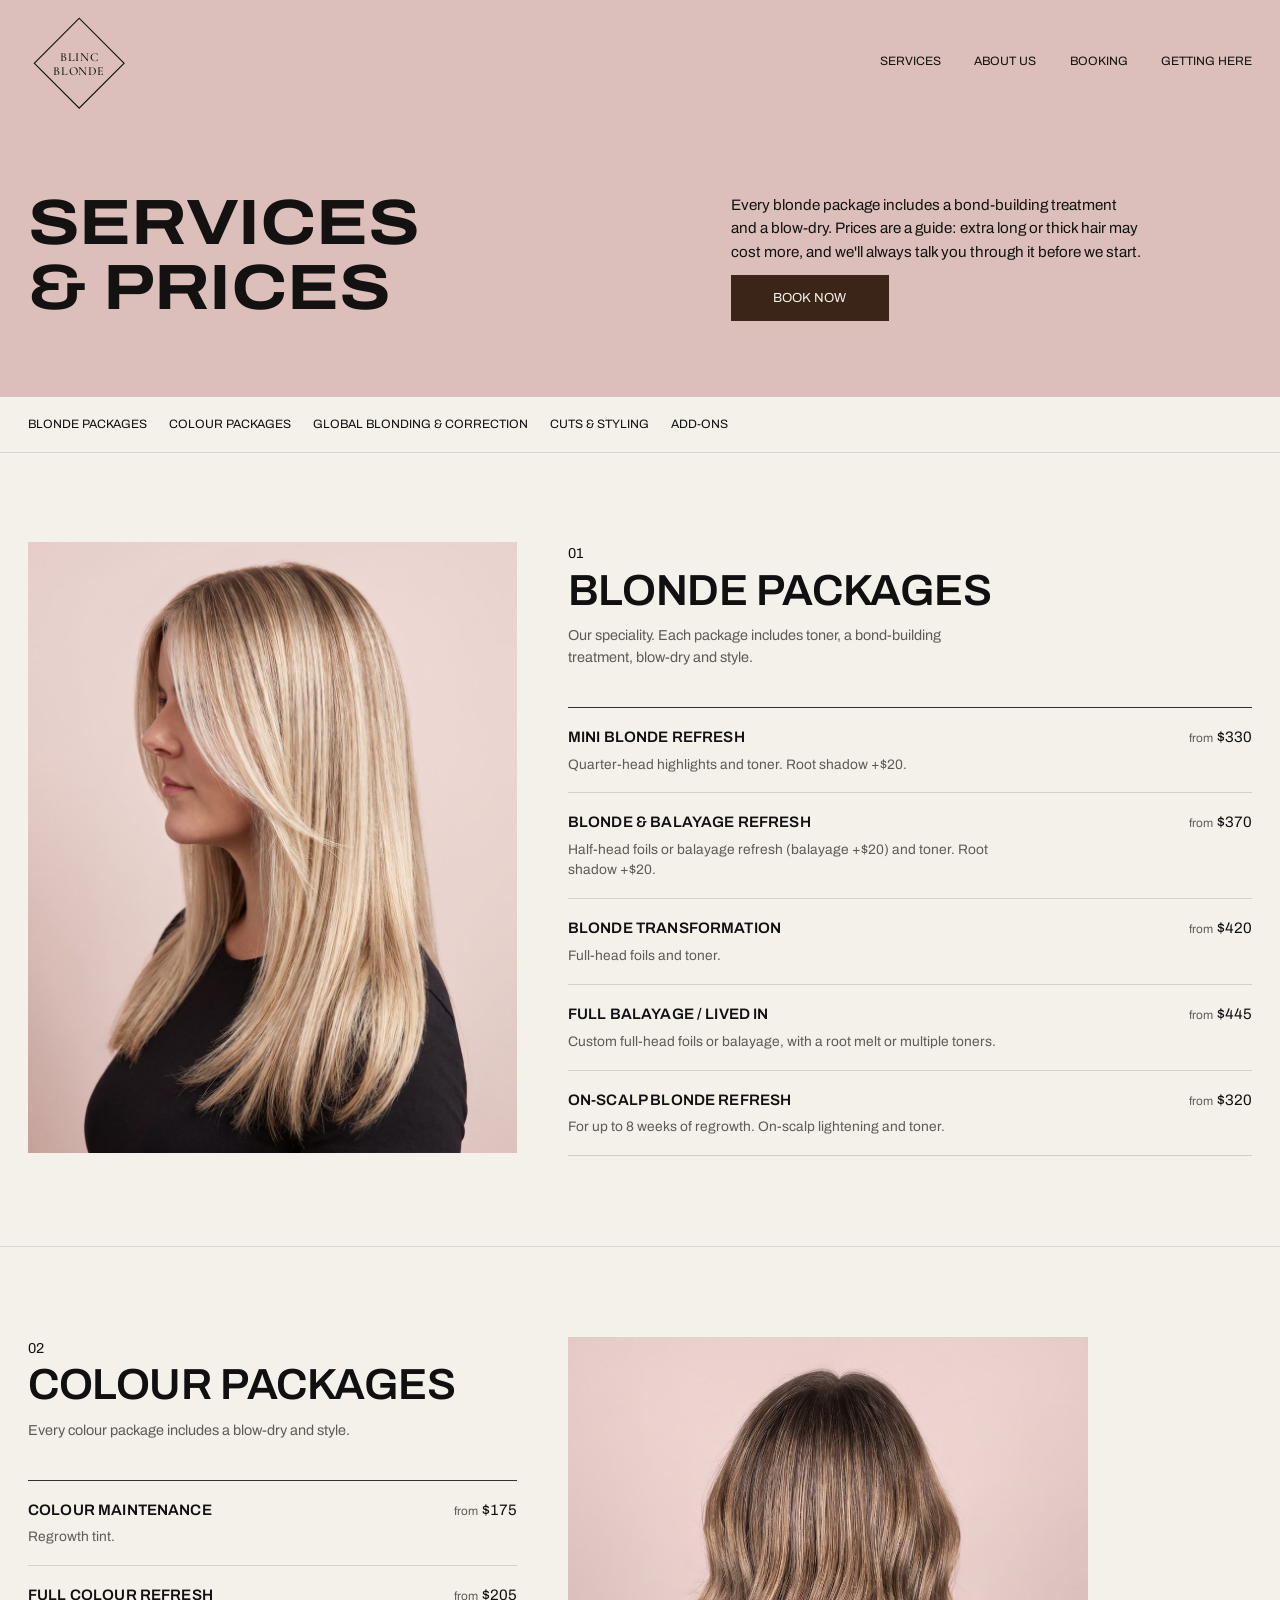
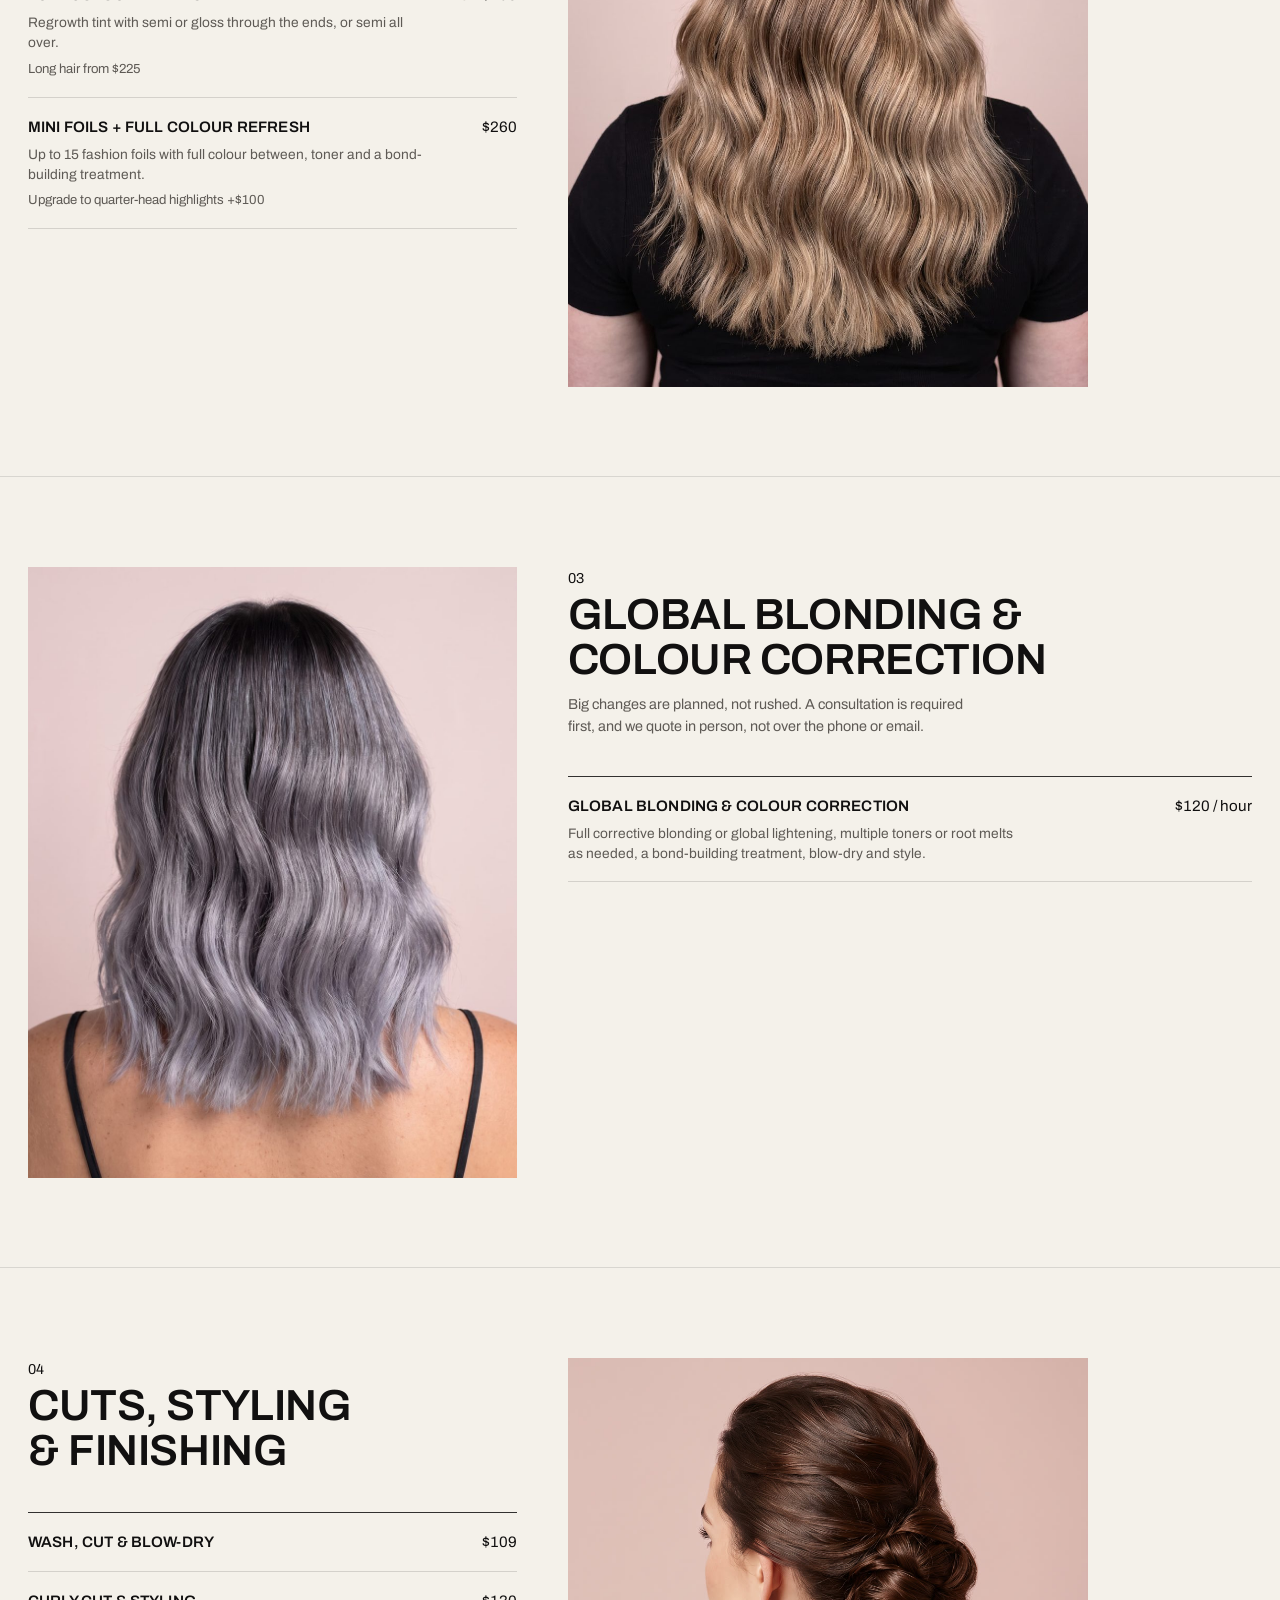
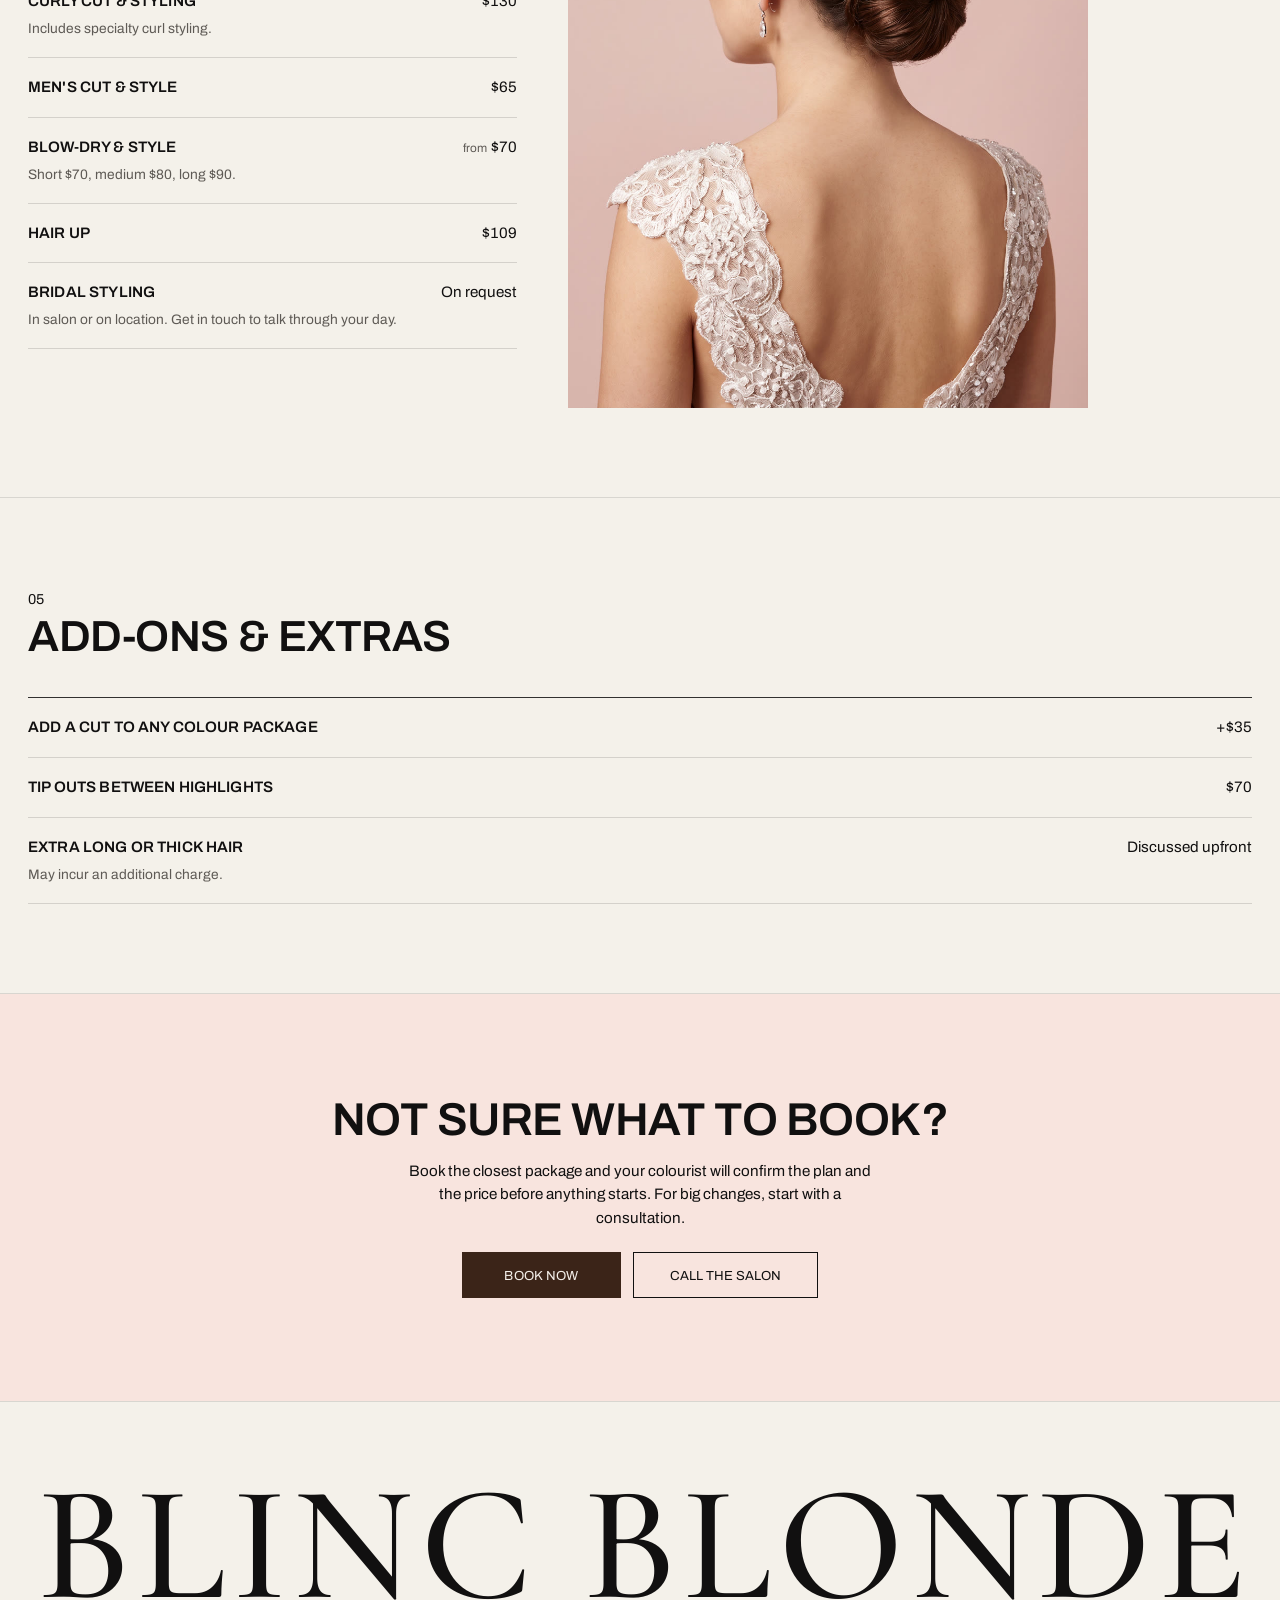
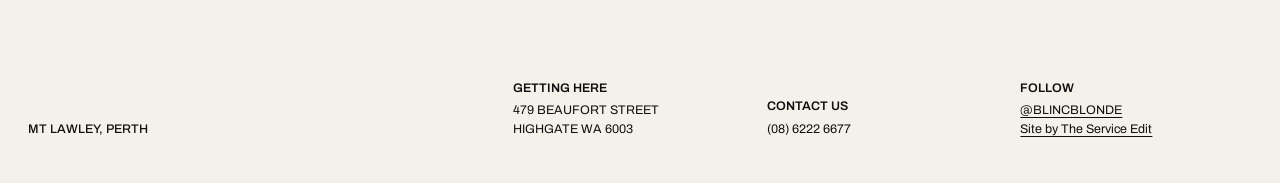
==== commit 98c8ec7c: "New services page with Blinc's real price list; correct homepage prices to match Co-Authored-By: Cla" ====
--- a/services.html
+++ b/services.html
@@ -1,249 +1,301 @@
-<!DOCTYPE html>
+<!doctype html>
 <html lang="en-AU">
 <head>
-<meta charset="UTF-8">
+<meta charset="utf-8">
+<meta name="viewport" content="width=device-width, initial-scale=1">
 <meta name="robots" content="noindex, nofollow">
-<meta name="viewport" content="width=device-width, initial-scale=1">
-<title>Services — Blonde, Balayage, Colour & Bridal | Blinc Blonde Perth</title>
-<meta name="description" content="Aspirational blonde and colour services in Highgate, Perth — balayage, foils, bright blonde, gloss, cuts and bridal. Honest investment ranges, healthy-hair philosophy, Aveda care.">
+<title>Hair Services &amp; Prices | Blinc Blonde, Mt Lawley Perth</title>
+<meta name="description" content="Blinc Blonde services and prices: blonde packages, balayage, colour, colour correction, cuts, blow-dries and bridal styling on Beaufort Street, Mt Lawley.">
 <link rel="preconnect" href="https://fonts.googleapis.com">
 <link rel="preconnect" href="https://fonts.gstatic.com" crossorigin>
-<link href="https://fonts.googleapis.com/css2?family=Fraunces:ital,opsz,wght@0,9..144,300..450;1,9..144,300..400&family=Hanken+Grotesk:wght@400;500;600&display=swap" rel="stylesheet">
-<link rel="stylesheet" href="assets/styles.css">
+<link href="https://fonts.googleapis.com/css2?family=Montserrat:wght@400;500&family=Cormorant+Garamond:wght@500;600&family=Archivo:wdth,wght@100..125,300..700&display=swap" rel="stylesheet">
+<style>
+/* Layout: Shampoo-site grey split hero + Lyon Street About Us split and numbered service cards + grey bands, product strip and full-bleed overlay + tray menu. Single light look by design. */
+:root{
+  --cream:#F4F1EA;   /* Lyon Street ground */
+  --ink:#111010;
+  --espresso:#3B2418;/* Lyon BOOK NOW */
+  --grey:#DCBFBB;    /* blush, sampled from the hero backdrop */
+  --mist:#F8E4DE;    /* shampoo "products of the week" panel */
+  --swatch:#EFCBC1;  /* product tiles */
+  --tray:#F2CCC4;    /* sampled from the tray shot */
+  --soft:#5E5A55;
+  --wordmark:"Cormorant Garamond","Didot","Bodoni 72",Georgia,serif;
+  --sans:"Archivo","Helvetica Neue",Arial,sans-serif;
+  color-scheme:light;
+}
+*{box-sizing:border-box}
+body{margin:0;background:var(--cream);color:var(--ink);font-family:var(--sans);font-size:15px;line-height:1.5;-webkit-font-smoothing:antialiased;overflow-x:hidden}
+a{color:inherit}
+img{display:block;max-width:100%}
+p,h1,h2,h3{margin:0}
+.wrap{padding-left:max(28px,env(safe-area-inset-left,0px));padding-right:max(28px,env(safe-area-inset-right,0px))}
+@media (max-width:600px){.wrap{padding-left:max(16px,env(safe-area-inset-left,0px));padding-right:max(16px,env(safe-area-inset-right,0px))}}
+:focus-visible{outline:2px solid var(--ink);outline-offset:3px}
+
+/* shared type */
+.h{font-weight:600;text-transform:uppercase;letter-spacing:-.01em;line-height:1.02;text-wrap:balance}
+.brk{font-weight:300;font-size:clamp(1.05rem,1.7vw,1.35rem)}
+.small-caps{font-size:clamp(.74rem,.9vw,.86rem);line-height:1.4;text-transform:uppercase;letter-spacing:.01em}
+.btn{display:inline-flex;align-items:center;justify-content:center;min-height:46px;padding:0 42px;background:var(--espresso);color:#F4EFE9;text-decoration:none;font-size:.82rem;text-transform:uppercase;letter-spacing:.01em;transition:background .3s}
+.btn:hover{background:var(--ink)}
+
+/* hero: shampoo-site grey split, photo bleeding off the left */
+.top{position:relative;background:var(--grey);display:grid;overflow:hidden;color:#141210}
+@media (min-width:820px){.top{grid-template-columns:46% 1fr;min-height:clamp(520px,48vw,720px)}}
+.top-img{margin:0;min-height:420px;position:relative}
+.top-img img{position:absolute;inset:0;width:100%;height:100%;object-fit:cover;object-position:40% 18%}
+@media (min-width:820px){.top-img::after{content:"";position:absolute;inset:0 0 0 auto;width:12%;background:linear-gradient(90deg,rgba(220,191,187,0),var(--grey))}}
+.top-col{display:grid;grid-template-rows:auto 1fr;padding-right:max(28px,env(safe-area-inset-right,0px));padding-left:max(28px,4vw)}
+@media (max-width:819px){.top-col{order:-1;padding-left:max(16px,env(safe-area-inset-left,0px));padding-right:max(16px,env(safe-area-inset-right,0px))}.top{grid-template-columns:1fr}}
+.top-nav{display:flex;flex-wrap:wrap;justify-content:space-between;align-items:center;gap:10px 24px;padding-block:22px 0;font-size:clamp(.76rem,.85vw,.86rem);text-transform:uppercase}
+.top-nav nav{display:flex;flex-wrap:wrap;gap:6px clamp(16px,2.6vw,40px)}
+.top-nav a{text-decoration:none}
+.top-nav nav a:hover{text-decoration:underline;text-underline-offset:4px}
+.top-nav .logo{display:block;width:clamp(86px,8vw,112px);margin-block:-10px -14px}
+.top-nav .logo svg{display:block;width:100%;height:auto;overflow:visible}
+.top-nav .logo text{font-family:var(--wordmark);font-weight:500;font-size:24px;letter-spacing:.05em;fill:currentColor}
+.top-copy{display:grid;align-content:center;gap:12px;padding-block:44px 52px}
+.top-copy h1{font-variation-settings:"wdth" 118;font-weight:700;font-size:clamp(1.7rem,3.3vw,2.8rem)}
+.top-copy .sub{font-variation-settings:"wdth" 112;text-transform:uppercase;font-size:clamp(1.05rem,1.9vw,1.55rem);font-weight:400}
+.top-copy .act{display:flex;align-items:center;gap:22px;margin-top:20px}
+.top-copy .small-caps{max-width:40ch;margin-top:30px}
+.circ{width:44px;height:44px;border:1px solid currentColor;border-radius:50%;display:inline-grid;place-items:center;flex:none;background:none;color:inherit;cursor:pointer;padding:0}
+.circ svg{width:30px;height:12px;margin-left:22px;overflow:visible}
+.circ.l svg{margin-left:0;margin-right:22px;transform:scaleX(-1)}
+.lbtn{display:inline-flex;align-items:center;min-height:40px;padding:0 44px;background:#E8E6E3;color:#111;text-decoration:none;font-size:.82rem;text-transform:uppercase}
+.lbtn:hover{background:#fff}
+.wordmark{font-family:var(--wordmark);font-weight:500;text-transform:uppercase;white-space:nowrap;line-height:.8;letter-spacing:.04em;text-align:center;padding-block:clamp(40px,6vw,90px) clamp(8px,1vw,14px);font-size:11vw;margin:0;border-top:1px solid rgba(17,16,16,.12)}
+.wordmark span{display:inline-block;margin-right:-.06em}
+
+/* about: Lyon split with air */
+.about{display:grid;gap:24px;padding-block:clamp(56px,6vw,96px) clamp(40px,4vw,64px)}
+@media (min-width:820px){.about{grid-template-columns:1fr minmax(0,520px);column-gap:6vw;align-items:start}}
+.about h2{font-size:clamp(2rem,3.6vw,2.8rem)}
+.about .txt{font-size:clamp(.95rem,1.05vw,1.08rem);line-height:1.55;text-align:justify;hyphens:auto}
+.about .txt p+p{margin-top:10px}
+.about .more{grid-column:1/-1;justify-self:end;margin-top:clamp(8px,1.5vw,20px);font-weight:700;font-size:.86rem;text-transform:uppercase;text-underline-offset:3px;letter-spacing:-.01em}
+
+/* services: Lyon cards */
+.svc{padding-block:clamp(40px,4vw,64px) clamp(72px,8vw,120px)}
+.svc .brk{font-size:clamp(1.1rem,1.8vw,1.45rem)}
+.svc h2{font-size:clamp(1.9rem,3.6vw,2.8rem);margin-top:2px}
+.cards{display:grid;grid-template-columns:repeat(2,minmax(0,1fr));gap:clamp(14px,1.8vw,22px);margin-top:clamp(48px,7vw,96px)}
+@media (min-width:900px){.cards{grid-template-columns:repeat(4,minmax(0,1fr))}}
+.card{display:grid;gap:10px;align-content:start;text-decoration:none}
+.card .n{font-size:.9rem;padding-left:14px}
+.card figure{margin:0;aspect-ratio:190/236;overflow:hidden}
+.card figure img{width:100%;height:100%;object-fit:cover;transition:transform 1s ease}
+.card:hover figure img{transform:scale(1.04)}
+.card h3{font-size:clamp(.86rem,1vw,1rem);font-weight:600;text-transform:uppercase;margin-top:12px}
+.card p{font-size:clamp(.8rem,.95vw,.94rem);line-height:1.45;color:var(--soft);max-width:34ch}
+.card .from{font-size:clamp(.76rem,.85vw,.86rem);font-weight:600;text-transform:uppercase}
+.svc .cta{display:flex;justify-content:center;margin-top:clamp(56px,8vw,110px)}
+
+/* fresh from the chair: product strip */
+.week{background:var(--mist);padding-block:clamp(56px,7vw,96px)}
+.week .head{display:flex;align-items:center;gap:0;position:relative}
+.week .star{width:clamp(60px,7vw,92px);height:auto;margin-right:-18px;flex:none}
+.week h2{font-size:clamp(1.3rem,2.5vw,2rem);position:relative}
+.strip{display:grid;grid-template-columns:1fr;align-items:center;gap:clamp(8px,2.4vw,40px);margin-top:clamp(28px,4vw,48px)}
+.track{display:grid;grid-auto-flow:column;grid-auto-columns:calc((100% - 3*clamp(14px,2.4vw,36px))/4);gap:clamp(14px,2.4vw,36px);overflow-x:auto;scroll-snap-type:x mandatory;scrollbar-width:none;min-width:0}
+.track::-webkit-scrollbar{display:none}
+@media (max-width:700px){.track{grid-auto-columns:78%}}
+.tile{scroll-snap-align:start;display:grid;gap:12px;text-decoration:none}
+.tile figure{margin:0;background:var(--swatch);aspect-ratio:1/.98;display:grid;place-items:center;overflow:hidden}
+.tile figure img{width:52%;height:84%;object-fit:cover;box-shadow:0 18px 30px -18px rgba(0,0,0,.45)}
+.tile .small-caps{max-width:26ch}
+.tile .price{font-size:clamp(.76rem,.85vw,.86rem)}
+
+/* reviews: one editorial pull quote at a time */
+.reviews{padding-block:clamp(80px,11vw,160px);text-align:center}
+.rv-in{display:grid;justify-items:center;gap:clamp(22px,3vw,34px)}
+.rv-score{font-size:.74rem;text-transform:uppercase;letter-spacing:.08em}
+.rv-stage{display:grid;width:100%;max-width:980px}
+.rv{grid-area:1/1;margin:0;display:grid;gap:clamp(18px,2.4vw,28px);justify-items:center;opacity:0;visibility:hidden;transition:opacity .9s ease,visibility .9s}
+.rv.on{opacity:1;visibility:visible}
+.rv blockquote{margin:0;font-family:var(--wordmark);font-weight:500;font-size:clamp(1.7rem,3.6vw,3.1rem);line-height:1.15;text-wrap:balance}
+.rv figcaption{font-size:.74rem;text-transform:uppercase;font-weight:600;letter-spacing:.08em}
+.rv-nav{display:flex;gap:10px}
+.rv-dot{width:8px;height:8px;border-radius:50%;border:1px solid var(--ink);background:none;padding:0;cursor:pointer}
+.rv-dot.on{background:var(--ink)}
+.rv-more{font-weight:700;font-size:.78rem;text-transform:uppercase;text-underline-offset:3px}
+
+/* menu on the tray */
+.menu{background:var(--tray);display:grid;place-items:center;padding-block:clamp(40px,6vw,80px);position:relative;overflow:hidden}
+.menu .stage{position:relative;width:min(100%,1080px)}
+.menu .stage img{width:100%;height:auto;-webkit-mask-image:linear-gradient(90deg,transparent,#000 22%,#000 78%,transparent),linear-gradient(180deg,transparent,#000 22%,#000 78%,transparent);-webkit-mask-composite:source-in;mask-image:linear-gradient(90deg,transparent,#000 22%,#000 78%,transparent),linear-gradient(180deg,transparent,#000 22%,#000 78%,transparent);mask-composite:intersect}
+.menu .paper{position:absolute;left:50%;top:47%;transform:translate(-50%,-50%);width:38%;aspect-ratio:290/410;background:#F4F3F1;box-shadow:6px 10px 14px -6px rgba(40,44,50,.35);padding:9% 7% 6%;display:grid;grid-template-rows:auto 1fr auto;gap:7%;color:#111;container-type:inline-size}
+.menu h2{font-weight:600;font-size:11.5cqw;letter-spacing:-.01em;text-transform:uppercase;line-height:1}
+.menu dl{display:grid;grid-template-columns:1fr auto;align-content:center;gap:5.5cqw 4cqw;margin:0;font-size:max(12px,5.4cqw);text-transform:uppercase}
+.menu dd{margin:0;text-align:right;font-variant-numeric:tabular-nums;text-transform:none}
+.menu dd small{font-size:.82em;color:#6C665F;margin-right:.35em}
+.menu .book{justify-self:stretch;display:flex;align-items:center;justify-content:center;min-height:max(44px,15cqw);padding:0 6cqw;background:var(--espresso);color:#F4EFE9;text-decoration:none;font-size:max(13px,5.6cqw);text-transform:uppercase;letter-spacing:.06em}
+.menu .book:hover{background:var(--ink)}
+@media (max-width:560px){.menu .paper{width:44%;top:47%}.menu .stage{width:118%;margin-inline:-9%}}
+
+/* full-bleed foam: shampoo About Us overlay */
+.foam{position:relative;min-height:clamp(560px,56vw,860px);overflow:hidden;color:var(--ink)}
+.foam img{position:absolute;inset:0;width:100%;height:100%;object-fit:cover}
+.foam::before{content:"";position:absolute;inset:0;background:linear-gradient(180deg,rgba(244,241,234,.82) 0%,rgba(244,241,234,0) 34%,rgba(244,241,234,0) 66%,rgba(244,241,234,.85) 100%)}
+.foam .in{position:relative;z-index:1;min-height:inherit;display:grid;grid-template-rows:auto 1fr auto;padding-block:clamp(48px,7vw,96px)}
+.foam h2{font-variation-settings:"wdth" 112;font-size:clamp(1.4rem,2.4vw,1.9rem)}
+.foam .small-caps{max-width:42ch;margin-top:12px}
+.foam .r{justify-self:end;text-align:center;max-width:44ch;grid-row:3}
+.foam .panel{background:rgba(244,241,234,.9);padding:clamp(16px,2vw,24px) clamp(18px,2.4vw,28px);max-width:max-content}
+.foam .in>div.panel{justify-self:start}
+
+/* footer */
+footer{padding-block:56px 44px;display:grid;gap:22px;font-size:clamp(.78rem,.9vw,.9rem);text-transform:uppercase}
+@media (min-width:760px){footer{grid-template-columns:2fr 1fr 1fr 1fr;align-items:end}}
+footer .mark{font-family:var(--sans);font-weight:500;font-size:.78rem}
+footer b{display:block;font-weight:600;margin-bottom:4px}
+footer a{text-underline-offset:3px}
+
+/* services page */
+.sv-top{background:var(--grey);color:#141210}
+.sv-top .top-nav{padding-left:max(28px,env(safe-area-inset-left,0px));padding-right:max(28px,env(safe-area-inset-right,0px))}
+@media (max-width:600px){.sv-top .top-nav{padding-left:max(16px,env(safe-area-inset-left,0px));padding-right:max(16px,env(safe-area-inset-right,0px))}}
+.sv-hero{display:grid;gap:18px;padding-block:clamp(48px,7vw,110px) clamp(48px,6vw,90px)}
+@media (min-width:900px){.sv-hero{grid-template-columns:1.2fr 1fr;align-items:end;column-gap:6vw}}
+.sv-hero h1{font-variation-settings:"wdth" 118;font-weight:700;font-size:clamp(2.2rem,5vw,4.2rem)}
+.sv-hero .lede{font-size:clamp(.95rem,1.05vw,1.08rem);line-height:1.55;max-width:46ch}
+.sv-hero .act{display:flex;flex-wrap:wrap;gap:12px;margin-top:10px}
+.jump{display:flex;flex-wrap:wrap;gap:8px 22px;padding-block:18px;border-bottom:1px solid rgba(17,16,16,.12);font-size:clamp(.76rem,.85vw,.86rem);text-transform:uppercase}
+.jump a{text-decoration:none}.jump a:hover{text-decoration:underline;text-underline-offset:4px}
+.cat{display:grid;gap:clamp(24px,4vw,64px);padding-block:clamp(56px,7vw,110px);border-bottom:1px solid rgba(17,16,16,.12)}
+@media (min-width:900px){.cat{grid-template-columns:minmax(0,5fr) minmax(0,7fr);align-items:start}.cat.flip figure{order:2}}
+.cat figure{margin:0;aspect-ratio:4/5;overflow:hidden;max-width:520px;width:100%}
+@media (min-width:900px){.cat figure{position:sticky;top:24px}}
+.cat figure img{width:100%;height:100%;object-fit:cover}
+.cat .n{font-size:.9rem}
+.cat h2{font-size:clamp(1.8rem,3.4vw,2.8rem);margin-top:4px}
+.cat .note{font-size:clamp(.9rem,1vw,1rem);color:var(--soft);margin-top:12px;max-width:52ch;line-height:1.5}
+.list{list-style:none;margin:clamp(24px,3vw,40px) 0 0;padding:0;border-top:1px solid rgba(17,16,16,.85)}
+.list li{display:grid;grid-template-columns:minmax(0,1fr) auto;gap:6px 24px;padding-block:18px;border-bottom:1px solid rgba(17,16,16,.14)}
+.list h3{font-size:clamp(.95rem,1.1vw,1.1rem);font-weight:600;text-transform:uppercase;letter-spacing:.01em}
+.list p{grid-column:1;font-size:clamp(.86rem,.95vw,.95rem);color:var(--soft);line-height:1.45;max-width:56ch}
+.list .pr{grid-column:2;grid-row:1;font-size:clamp(.95rem,1.1vw,1.1rem);font-variant-numeric:tabular-nums;text-align:right;white-space:nowrap}
+.list .pr small{font-size:.78em;color:var(--soft);margin-right:.3em}
+.list .sub{font-size:.82rem;color:var(--soft);grid-column:1/-1}
+.sv-cta{background:var(--mist);text-align:center;display:grid;justify-items:center;gap:16px;padding-block:clamp(64px,8vw,120px)}
+.sv-cta h2{font-size:clamp(1.8rem,3.6vw,3rem)}
+.sv-cta p{max-width:52ch;font-size:clamp(.95rem,1.05vw,1.08rem);line-height:1.55}
+.sv-cta .act{display:flex;flex-wrap:wrap;gap:12px;justify-content:center;margin-top:6px}
+.btn-line{display:inline-flex;align-items:center;justify-content:center;min-height:46px;padding:0 36px;border:1px solid currentColor;text-decoration:none;font-size:.82rem;text-transform:uppercase}
+.btn-line:hover{background:var(--ink);color:var(--cream);border-color:var(--ink)}
+</style>
 </head>
 <body>
-<svg width="0" height="0" style="position:absolute" aria-hidden="true"><defs><linearGradient id="bbgold" x1="0" y1="0" x2="1" y2="1"><stop offset="0" stop-color="#d9b884"/><stop offset=".5" stop-color="#caa46a"/><stop offset="1" stop-color="#b78a4e"/></linearGradient></defs></svg>
-
-<!-- NAV -->
-<div class="navwrap">
-  <header class="site-header">
-    <a href="index.html" class="logo">
-      <svg class="diamond" viewBox="0 0 40 40" aria-hidden="true"><polygon class="d-out" points="20,2 38,20 20,38 2,20"/></svg>
-      <span class="lk"><b>Blinc Blonde</b><small>Highgate · Perth</small></span>
-    </a>
-    <nav class="nav">
-      <a href="services.html" class="desktop-only">Services</a>
-      <a href="index.html#portfolio" class="desktop-only">Portfolio</a>
-      <a href="index.html#studio" class="desktop-only">The Studio</a>
-      <a href="quote.html" class="desktop-only">Instant Quote</a>
-      <a href="https://home.shortcutssoftware.com/blincblonde" target="_blank" rel="noopener" class="btn btn-primary desktop-only">Book <span class="arw">→</span></a>
-      <button class="nav-toggle" aria-label="Open menu"><span></span><span></span><span></span></button>
-    </nav>
-  </header>
-</div>
-<div class="mobile-nav">
-  <button class="mobile-close" aria-label="Close menu">✕</button>
-  <div class="m-links">
-    <a href="services.html" class="m-link">Services</a>
-    <a href="index.html#portfolio" class="m-link">Portfolio</a>
-    <a href="index.html#studio" class="m-link">The Studio</a>
-    <a href="quote.html" class="m-link">Instant Quote</a>
-    <a href="index.html#contact" class="m-link">Contact</a>
+<header class="sv-top" id="top">
+  <div class="top-nav">
+      <a class="logo" href="./" aria-label="Blinc Blonde home"><svg viewBox="0 0 200 200" role="img" aria-hidden="true"><rect x="38" y="38" width="124" height="124" transform="rotate(45 100 100)" fill="none" stroke="currentColor" stroke-width="2.2"/><text x="100" y="96" text-anchor="middle">BLINC</text><text x="100" y="124" text-anchor="middle">BLONDE</text></svg></a>
+      <nav aria-label="Primary"><a href="services.html">Services</a><a href="./#about">About us</a><a href="https://home.shortcutssoftware.com/blincblonde#/_h/locations/info" target="_blank" rel="noopener">Booking</a><a href="#find">Getting here</a></nav>
   </div>
-  <a href="https://home.shortcutssoftware.com/blincblonde" target="_blank" rel="noopener" class="btn btn-gold m-cta">Book Online <span class="arw">→</span></a>
-  <div class="m-foot">
-    <a href="tel:0862226677">(08) 6222 6677</a>
-    <a href="https://maps.google.com/?q=479+Beaufort+Street+Highgate+WA+6003" target="_blank" rel="noopener">479 Beaufort St, Highgate WA</a>
-    <a href="https://www.instagram.com/blincblonde/" target="_blank" rel="noopener">Instagram → @blincblonde</a>
+  <div class="sv-hero wrap">
+    <h1 class="h">Services &amp; prices</h1>
+    <div>
+      <p class="lede">Every blonde package includes a bond-building treatment and a blow-dry. Prices are a guide: extra long or thick hair may cost more, and we'll always talk you through it before we start.</p>
+      <div class="act"><a class="btn" href="https://home.shortcutssoftware.com/blincblonde#/_h/locations/info" target="_blank" rel="noopener">Book now</a></div>
+    </div>
   </div>
-</div>
-
-<!-- HERO (contained) -->
-<section class="hero">
-  <div class="hero-frame" style="min-height:clamp(380px,56svh,560px)">
-    <img src="https://blincblonde.com/wp-content/uploads/2022/12/About-Us.jpg" alt="Inside the Blinc Blonde salon, Highgate" fetchpriority="high">
-    <div class="hero-content">
-      <div class="hero-headline">
-        <p class="eyebrow">The Services</p>
-        <h1 class="display" style="font-size:clamp(2.4rem,6vw,4.4rem)">Colour, considered.</h1>
-        <p class="lead">Every service is built around one promise: brighter, healthier-looking hair.</p>
-      </div>
-      <div class="hero-aside">
-        <a href="quote.html" class="btn btn-gold btn-lg">Get an Instant Quote <span class="arw">→</span></a>
-        <a href="https://home.shortcutssoftware.com/blincblonde" target="_blank" rel="noopener" class="tlink" style="color:#fff">Book online <span class="arw">→</span></a>
-      </div>
-    </div>
-  </div>
-</section>
-
-<!-- CREDS -->
-<div class="creds">
-  <div class="wrap">
-    <span class="cred">Highgate, Perth</span><span class="dot"></span>
-    <span class="cred"><b>Aveda</b> Concept Salon</span><span class="dot"></span>
-    <span class="cred">Bond-Building Lightening</span><span class="dot"></span>
-    <span class="cred">Healthy-Hair Philosophy</span>
-  </div>
-</div>
-
-<!-- INTRO -->
-<section class="section-sm statement">
-  <div class="wrap center">
-    <p class="big measure mx-auto reveal">We don't hand you a price list and a chair. We listen, we plan, we protect your hair — <em>then</em> we make it beautiful.</p>
-  </div>
-</section>
-
-<!-- SERVICE BLOCKS -->
-<section class="section" style="padding-top:clamp(36px,5vw,80px)">
-  <div class="wrap">
-
-    <div class="svc-block reveal">
-      <div class="svc-block-media"><img src="https://blincblonde.com/wp-content/uploads/2022/09/Platinum.png" alt="Bright platinum blonde" loading="lazy"></div>
-      <div>
-        <span class="ix">01 — Signature Blonde</span>
-        <h2 style="margin:12px 0 16px">Bright Blonde Refresh</h2>
-        <p class="lead">For blondes who want luminous, head-turning brightness — without sacrificing condition. Full-head lightening, hand-finished toning and a bond-protecting treatment in every visit.</p>
-        <div class="svc-detail">
-          <div class="cell"><span class="k">Estimated Investment</span><span class="v"><span class="invest">$220–$380</span></span></div>
-          <div class="cell"><span class="k">Maintenance</span><span class="v">Every 8–10 weeks</span></div>
-          <div class="cell"><span class="k">Time in Salon</span><span class="v">Around 3 hours</span></div>
-          <div class="cell"><span class="k">Finish</span><span class="v">Bright · creamy · glossy</span></div>
-        </div>
-        <span class="lbl-mini">Recommended for</span>
-        <div class="chips"><span class="chip">Existing blondes</span><span class="chip">High-impact brightness</span><span class="chip">Special occasions</span></div>
-        <a href="quote.html" class="tlink" style="margin-top:26px">Estimate this for my hair <span class="arw">→</span></a>
-      </div>
-    </div>
-
-    <div class="svc-block reveal">
-      <div class="svc-block-media"><img src="https://blincblonde.com/wp-content/uploads/2022/09/Beach-Blonde-679x1024.jpg" alt="Lived-in beach balayage" loading="lazy"></div>
-      <div>
-        <span class="ix">02 — Low Maintenance</span>
-        <h2 style="margin:12px 0 16px">Lived-In Balayage</h2>
-        <p class="lead">Soft, sun-kissed dimension painted by hand to grow out seamlessly. The most natural — and lowest-upkeep — way to be blonde, finished with a custom gloss.</p>
-        <div class="svc-detail">
-          <div class="cell"><span class="k">Estimated Investment</span><span class="v"><span class="invest">$140–$280</span></span></div>
-          <div class="cell"><span class="k">Maintenance</span><span class="v">Every 10–14 weeks</span></div>
-          <div class="cell"><span class="k">Time in Salon</span><span class="v">2.5–4 hours</span></div>
-          <div class="cell"><span class="k">Finish</span><span class="v">Natural · grown-in · soft</span></div>
-        </div>
-        <span class="lbl-mini">Recommended for</span>
-        <div class="chips"><span class="chip">Natural blondes</span><span class="chip">Low maintenance</span><span class="chip">First-time colour</span></div>
-        <a href="quote.html" class="tlink" style="margin-top:26px">Estimate this for my hair <span class="arw">→</span></a>
-      </div>
-    </div>
-
-    <div class="svc-block reveal">
-      <div class="svc-block-media"><img src="https://blincblonde.com/wp-content/uploads/2022/09/Baby-lights.png" alt="Baby lights and fine foils" loading="lazy"></div>
-      <div>
-        <span class="ix">03 — Dimension</span>
-        <h2 style="margin:12px 0 16px">Baby Lights &amp; Fine Foils</h2>
-        <p class="lead">Delicate, finely-woven highlights that add a 3D, multi-tonal effect and the illusion of fuller hair. From subtle face-framing to a full head of brightness.</p>
-        <div class="svc-detail">
-          <div class="cell"><span class="k">Estimated Investment</span><span class="v"><span class="invest">$119–$229</span></span></div>
-          <div class="cell"><span class="k">Maintenance</span><span class="v">Every 8–12 weeks</span></div>
-          <div class="cell"><span class="k">Time in Salon</span><span class="v">2–3.5 hours</span></div>
-          <div class="cell"><span class="k">Finish</span><span class="v">Multi-dimensional · full</span></div>
-        </div>
-        <span class="lbl-mini">Recommended for</span>
-        <div class="chips"><span class="chip">Finer hair</span><span class="chip">Subtle dimension</span><span class="chip">Face framing</span></div>
-        <a href="quote.html" class="tlink" style="margin-top:26px">Estimate this for my hair <span class="arw">→</span></a>
-      </div>
-    </div>
-
-    <div class="svc-block reveal">
-      <div class="svc-block-media"><img src="https://blincblonde.com/wp-content/uploads/2022/09/Beige.png" alt="Root retouch and gloss" loading="lazy"></div>
-      <div>
-        <span class="ix">04 — Upkeep</span>
-        <h2 style="margin:12px 0 16px">Root Retouch &amp; Gloss</h2>
-        <p class="lead">The in-between appointment that keeps your colour salon-fresh: a regrowth retouch and a custom toning gloss to neutralise brass and restore shine.</p>
-        <div class="svc-detail">
-          <div class="cell"><span class="k">Estimated Investment</span><span class="v"><span class="invest">$60–$189</span></span></div>
-          <div class="cell"><span class="k">Maintenance</span><span class="v">Every 4–8 weeks</span></div>
-          <div class="cell"><span class="k">Time in Salon</span><span class="v">1–2 hours</span></div>
-          <div class="cell"><span class="k">Finish</span><span class="v">Refreshed · toned · glossy</span></div>
-        </div>
-        <span class="lbl-mini">Recommended for</span>
-        <div class="chips"><span class="chip">Maintaining colour</span><span class="chip">Brass control</span><span class="chip">Shine boost</span></div>
-        <a href="quote.html" class="tlink" style="margin-top:26px">Estimate this for my hair <span class="arw">→</span></a>
-      </div>
-    </div>
-
-    <div class="svc-block reveal">
-      <div class="svc-block-media"><img src="https://blincblonde.com/wp-content/uploads/2022/09/Dirty-Brunettte.png" alt="Cut and style finish" loading="lazy"></div>
-      <div>
-        <span class="ix">05 — Cut &amp; Style</span>
-        <h2 style="margin:12px 0 16px">Cut, Style &amp; Blow-Dry</h2>
-        <p class="lead">A precision cut tailored to your hair's texture and the way you actually wear it, finished with an Aveda wash ritual and a flawless blow-dry.</p>
-        <div class="svc-detail">
-          <div class="cell"><span class="k">Estimated Investment</span><span class="v"><span class="invest">$49–$119</span></span></div>
-          <div class="cell"><span class="k">Maintenance</span><span class="v">Every 6–10 weeks</span></div>
-          <div class="cell"><span class="k">Time in Salon</span><span class="v">45 min–1.5 hours</span></div>
-          <div class="cell"><span class="k">Finish</span><span class="v">Polished · wearable</span></div>
-        </div>
-        <span class="lbl-mini">Recommended for</span>
-        <div class="chips"><span class="chip">Wash, cut &amp; blow-dry</span><span class="chip">Blow-dry only</span><span class="chip">Men's cuts</span></div>
-        <a href="https://home.shortcutssoftware.com/blincblonde" target="_blank" rel="noopener" class="tlink" style="margin-top:26px">Book a cut <span class="arw">→</span></a>
-      </div>
-    </div>
-
-    <div class="svc-block reveal">
-      <div class="svc-block-media"><img src="https://blincblonde.com/wp-content/uploads/2023/03/Blinc-Blond-Wedding.png" alt="Bridal hair by Blinc Blonde" loading="lazy"></div>
-      <div>
-        <span class="ix">06 — Weddings &amp; Events</span>
-        <h2 style="margin:12px 0 16px">Bridal &amp; Occasion Hair</h2>
-        <p class="lead">One of Perth's most sought-after bridal teams. From an intimate in-salon style to a full wedding party on location — we've travelled as far as Fiji and Bali. Begin with a complimentary consultation.</p>
-        <div class="svc-detail">
-          <div class="cell"><span class="k">In Salon — Bride</span><span class="v"><span class="invest">$120</span></span></div>
-          <div class="cell"><span class="k">On Location — Bride</span><span class="v"><span class="invest">$155</span></span></div>
-          <div class="cell"><span class="k">Bridal Party</span><span class="v">From $100 per person</span></div>
-          <div class="cell"><span class="k">Trial (1.5h)</span><span class="v">$150</span></div>
-        </div>
-        <span class="lbl-mini">Recommended for</span>
-        <div class="chips"><span class="chip">Brides</span><span class="chip">Bridal parties</span><span class="chip">Destination weddings</span></div>
-        <a href="https://home.shortcutssoftware.com/blincblonde" target="_blank" rel="noopener" class="tlink" style="margin-top:26px">Enquire about bridal <span class="arw">→</span></a>
-      </div>
-    </div>
-
-  </div>
-</section>
-
-<!-- QUOTE BAND -->
-<section style="padding:clamp(20px,4vw,40px) var(--gutter)">
-  <div class="quoteband-frame">
-    <div class="quoteband-bg"><img src="https://blincblonde.com/wp-content/uploads/2022/12/Amy-working.jpg" alt="Colour being applied at Blinc Blonde" loading="lazy"></div>
-    <div class="inner quoteband">
-      <p class="eyebrow">A note on pricing</p>
-      <h2>Get your exact figure in 60 seconds.</h2>
-      <p>Colour is always quoted to your individual hair — length, thickness, density and history all play a part. That's exactly what our quote tool accounts for, so you walk in knowing what to expect.</p>
-      <a href="quote.html" class="btn btn-gold btn-lg">Get My Estimate <span class="arw">→</span></a>
-    </div>
-  </div>
-</section>
-
-<!-- FAQ -->
-<section class="section">
-  <div class="wrap">
-    <div class="sec-head center reveal"><span class="eyebrow dual">Good to Know</span><h2>Service FAQs</h2></div>
-    <div class="faq reveal d1">
-      <div class="faq-item"><button class="faq-q">Why is colour quoted as a range? <span class="ico"></span></button><div class="faq-a"><div class="pad">Two clients booking the “same” service can need very different amounts of product and time depending on length, thickness and colour history. Ranges keep us honest — your specialist confirms the exact figure at consultation.</div></div></div>
-      <div class="faq-item"><button class="faq-q">Do you charge a consultation fee? <span class="ico"></span></button><div class="faq-a"><div class="pad">For large colour changes, extensions and weddings we take a $50 consultation fee, credited toward your booking. Quick colour quotes are free — start with our online quote tool.</div></div></div>
-      <div class="faq-item"><button class="faq-q">What products do you use? <span class="ico"></span></button><div class="faq-a"><div class="pad">We're an Aveda Concept Salon, using naturally-derived colour and care that protects condition and shine, paired with bond-building treatments for every lightening service.</div></div></div>
-      <div class="faq-item"><button class="faq-q">Can a big change happen in one visit? <span class="ico"></span></button><div class="faq-a"><div class="pad">Sometimes — but if reaching your goal in a single session would compromise your hair, we'll map out a safe plan across visits. Healthy hair always comes first.</div></div></div>
-    </div>
-  </div>
-</section>
-
-<!-- FOOTER -->
-<footer class="site-footer" id="contact">
-  <div class="wrap">
-    <div class="footer-top">
-      <div class="logo-stack">
-        <svg class="diamond" viewBox="0 0 40 40" aria-hidden="true"><polygon class="d-out" points="20,2 38,20 20,38 2,20"/></svg>
-        <span class="name">Blinc Blonde</span>
-      </div>
-      <p>Perth's blonde &amp; colour specialists. Beautiful colour, genuinely healthy hair and a luxury salon experience in the heart of Highgate.</p>
-      <a href="https://home.shortcutssoftware.com/blincblonde" target="_blank" rel="noopener" class="btn btn-gold">Book an Appointment <span class="arw">→</span></a>
-    </div>
-    <div class="footer-grid">
-      <div class="footer-col"><p class="h">Explore</p><a href="services.html">Services</a><a href="index.html#portfolio">Portfolio</a><a href="quote.html">Instant Quote</a><a href="index.html#studio">The Studio</a><a href="index.html#reviews">Reviews</a></div>
-      <div class="footer-col"><p class="h">Visit</p><a href="https://maps.google.com/?q=479+Beaufort+Street+Highgate+WA+6003" target="_blank" rel="noopener">479 Beaufort Street<br>Highgate WA 6003</a><a href="tel:0862226677">(08) 6222 6677</a><a href="https://www.instagram.com/blincblonde/" target="_blank" rel="noopener">Instagram</a><a href="https://www.facebook.com/blincblonde/" target="_blank" rel="noopener">Facebook</a></div>
-      <div class="footer-col"><p class="h">Opening Hours</p><ul class="footer-hours"><li><span>Mon–Tue</span><span>9 – 5.30</span></li><li><span>Wed</span><span>9 – 7.30</span></li><li><span>Thu</span><span>9 – 9</span></li><li><span>Fri</span><span>9 – 5.30</span></li><li><span>Sat</span><span>8 – 3.30</span></li><li><span>Sun</span><span>Closed</span></li></ul></div>
-    </div>
-    <div class="footer-bottom"><span>© 2026 Blinc Blonde · Highgate, Perth</span><span>Aveda Concept Salon · “One of Perth's Best” — The Urban List</span></div>
-  </div>
+</header>
+
+<main>
+  <nav class="jump wrap" aria-label="Service categories"><a href="#blonde">Blonde packages</a><a href="#colour">Colour packages</a><a href="#correction">Global blonding &amp; correction</a><a href="#cuts">Cuts &amp; styling</a><a href="#extras">Add-ons</a></nav>
+
+  <section class="cat wrap" id="blonde">
+    <figure><img src="img/babylights.jpg" alt="Fine blonde highlights through a beige base"></figure>
+    <div>
+      <span class="n">01</span>
+      <h2 class="h">Blonde packages</h2>
+      <p class="note">Our speciality. Each package includes toner, a bond-building treatment, blow-dry and style.</p>
+      <ul class="list">
+          <li><h3>Mini blonde refresh</h3><span class="pr"><small>from</small>$330</span><p>Quarter-head highlights and toner. Root shadow +$20.</p></li>
+          <li><h3>Blonde &amp; balayage refresh</h3><span class="pr"><small>from</small>$370</span><p>Half-head foils or balayage refresh (balayage +$20) and toner. Root shadow +$20.</p></li>
+          <li><h3>Blonde transformation</h3><span class="pr"><small>from</small>$420</span><p>Full-head foils and toner.</p></li>
+          <li><h3>Full balayage / lived in</h3><span class="pr"><small>from</small>$445</span><p>Custom full-head foils or balayage, with a root melt or multiple toners.</p></li>
+          <li><h3>On-scalp blonde refresh</h3><span class="pr"><small>from</small>$320</span><p>For up to 8 weeks of regrowth. On-scalp lightening and toner.</p></li>
+      </ul>
+    </div>
+  </section>
+
+  <section class="cat wrap flip" id="colour">
+    <figure><img src="img/balayage.jpg" alt="Lived-in balayage waves from behind"></figure>
+    <div>
+      <span class="n">02</span>
+      <h2 class="h">Colour packages</h2>
+      <p class="note">Every colour package includes a blow-dry and style.</p>
+      <ul class="list">
+          <li><h3>Colour maintenance</h3><span class="pr"><small>from</small>$175</span><p>Regrowth tint.</p></li>
+          <li><h3>Full colour refresh</h3><span class="pr"><small>from</small>$205</span><p>Regrowth tint with semi or gloss through the ends, or semi all over.</p><span class="sub">Long hair from $225</span></li>
+          <li><h3>Mini foils + full colour refresh</h3><span class="pr">$260</span><p>Up to 15 fashion foils with full colour between, toner and a bond-building treatment.</p><span class="sub">Upgrade to quarter-head highlights +$100</span></li>
+      </ul>
+    </div>
+  </section>
+
+  <section class="cat wrap" id="correction">
+    <figure><img src="img/silver.jpg" alt="Dark root melting into silver ends"></figure>
+    <div>
+      <span class="n">03</span>
+      <h2 class="h">Global blonding &amp; colour correction</h2>
+      <p class="note">Big changes are planned, not rushed. A consultation is required first, and we quote in person, not over the phone or email.</p>
+      <ul class="list">
+          <li><h3>Global blonding &amp; colour correction</h3><span class="pr">$120 / hour</span><p>Full corrective blonding or global lightening, multiple toners or root melts as needed, a bond-building treatment, blow-dry and style.</p></li>
+      </ul>
+    </div>
+  </section>
+
+  <section class="cat wrap flip" id="cuts">
+    <figure><img src="img/bridal.jpg" alt="Bride with a soft low chignon"></figure>
+    <div>
+      <span class="n">04</span>
+      <h2 class="h">Cuts, styling &amp; finishing</h2>
+      
+      <ul class="list">
+          <li><h3>Wash, cut &amp; blow-dry</h3><span class="pr">$109</span></li>
+          <li><h3>Curly cut &amp; styling</h3><span class="pr">$130</span><p>Includes specialty curl styling.</p></li>
+          <li><h3>Men's cut &amp; style</h3><span class="pr">$65</span></li>
+          <li><h3>Blow-dry &amp; style</h3><span class="pr"><small>from</small>$70</span><p>Short $70, medium $80, long $90.</p></li>
+          <li><h3>Hair up</h3><span class="pr">$109</span></li>
+          <li><h3>Bridal styling</h3><span class="pr">On request</span><p>In salon or on location. Get in touch to talk through your day.</p></li>
+      </ul>
+    </div>
+  </section>
+
+  <section class="cat wrap" id="extras" style="grid-template-columns:1fr">
+    <div>
+      <span class="n">05</span>
+      <h2 class="h">Add-ons &amp; extras</h2>
+      <ul class="list">
+          <li><h3>Add a cut to any colour package</h3><span class="pr">+$35</span></li>
+          <li><h3>Tip outs between highlights</h3><span class="pr">$70</span></li>
+          <li><h3>Extra long or thick hair</h3><span class="pr">Discussed upfront</span><p>May incur an additional charge.</p></li>
+      </ul>
+    </div>
+  </section>
+
+  <section class="sv-cta wrap">
+    <h2 class="h">Not sure what to book?</h2>
+    <p>Book the closest package and your colourist will confirm the plan and the price before anything starts. For big changes, start with a consultation.</p>
+    <div class="act"><a class="btn" href="https://home.shortcutssoftware.com/blincblonde#/_h/locations/info" target="_blank" rel="noopener">Book now</a><a class="btn-line" href="#find">Call the salon</a></div>
+  </section>
+</main>
+
+<p class="wordmark wrap" aria-hidden="true"><span id="wm">Blinc Blonde</span></p>
+<footer class="wrap" id="find">
+  <div class="mark">Mt Lawley, Perth</div>
+  <div><b>Getting here</b>479 Beaufort Street<br>Highgate WA 6003</div>
+  <div><b>Contact us</b>(08) 6222 6677</div>
+  <div><b>Follow</b><a href="https://www.instagram.com/blincblonde/" target="_blank" rel="noopener">@blincblonde</a><br><a href="https://theserviceedit.com" target="_blank" rel="noopener" style="text-transform:none">Site by The Service Edit</a></div>
 </footer>
-<div class="mbook"><a href="https://home.shortcutssoftware.com/blincblonde" target="_blank" rel="noopener" class="btn btn-primary">Book an Appointment <span class="arw">→</span></a></div>
-<script src="assets/app.js"></script>
+
+<script>
+(function(){
+  var wm=document.getElementById('wm');
+  function fit(){ var box=wm.parentElement, cs=getComputedStyle(box); var avail=box.clientWidth-parseFloat(cs.paddingLeft)-parseFloat(cs.paddingRight); box.style.fontSize='100px'; var w=wm.getBoundingClientRect().width; if(w>0) box.style.fontSize=(100*avail/w*0.995)+'px'; }
+  if(document.fonts&&document.fonts.ready){document.fonts.ready.then(fit)} fit(); window.addEventListener('resize',fit);
+})();
+</script>
 </body>
 </html>
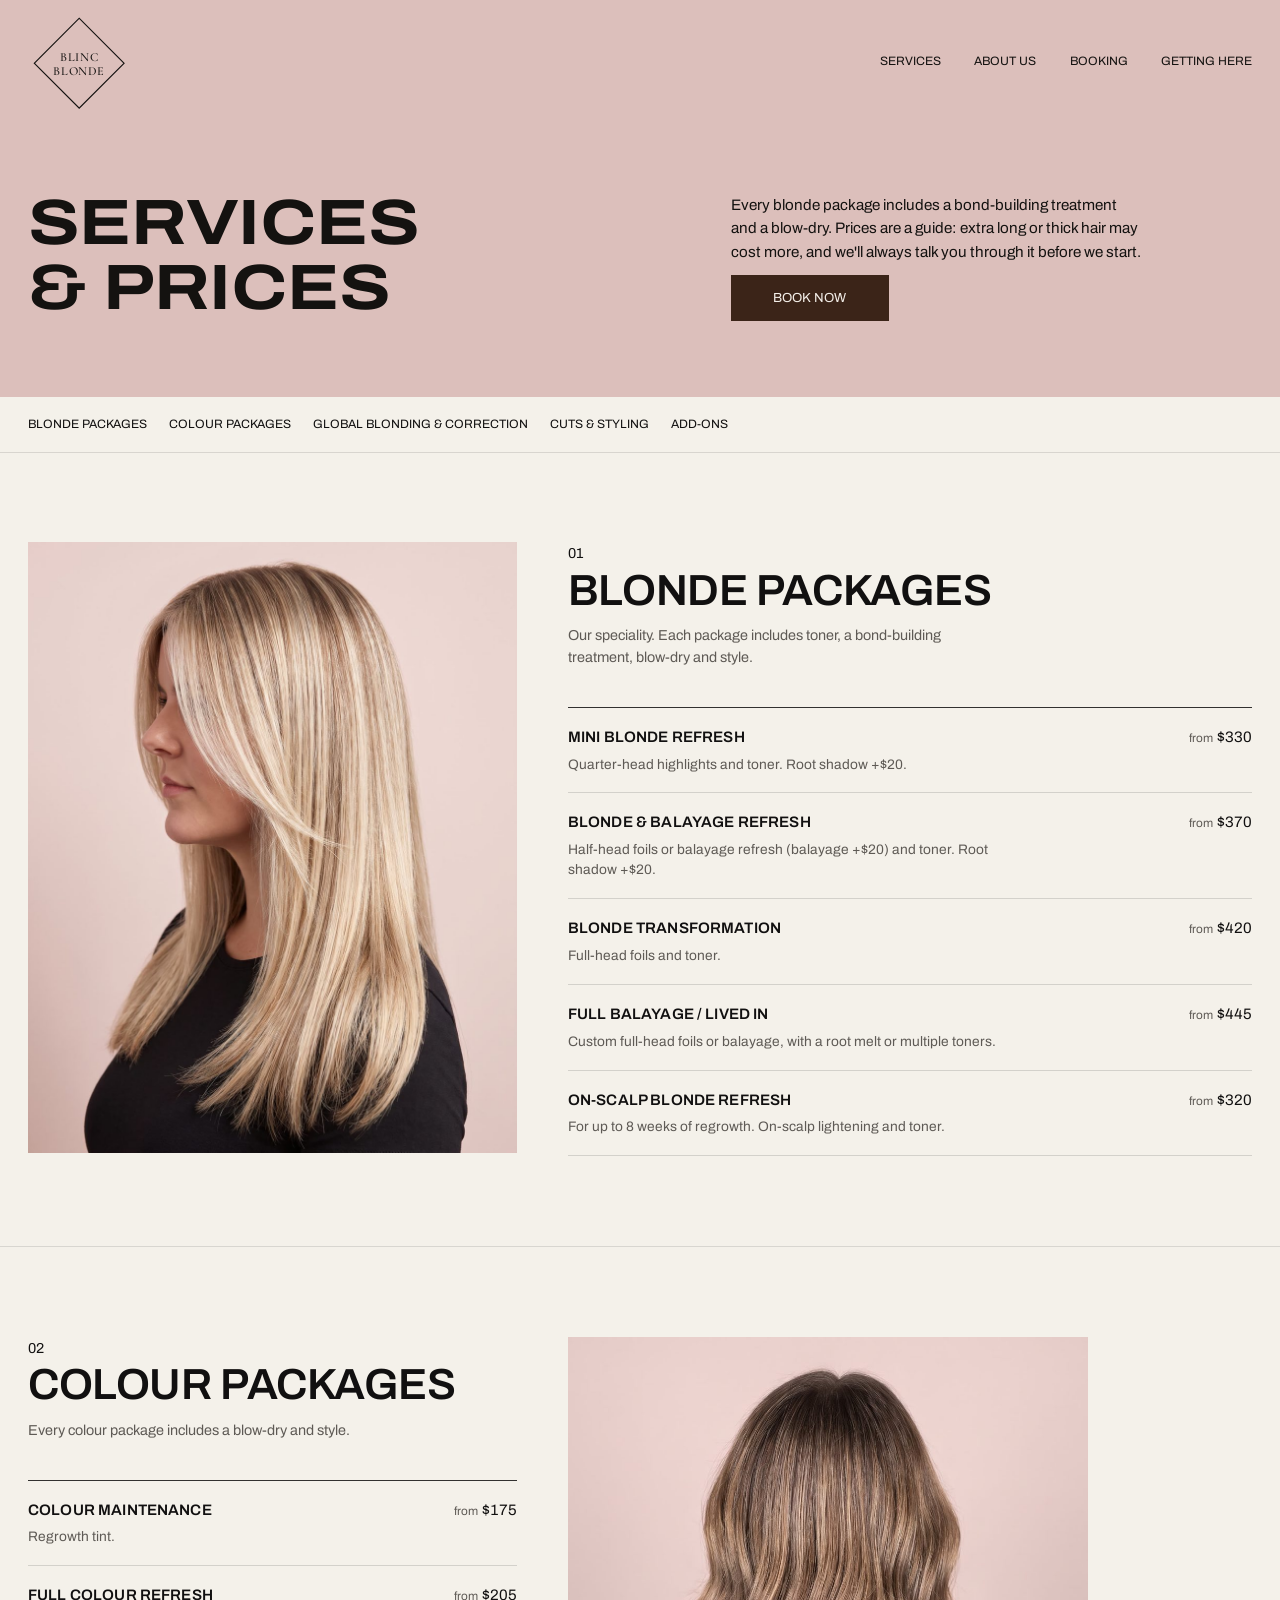
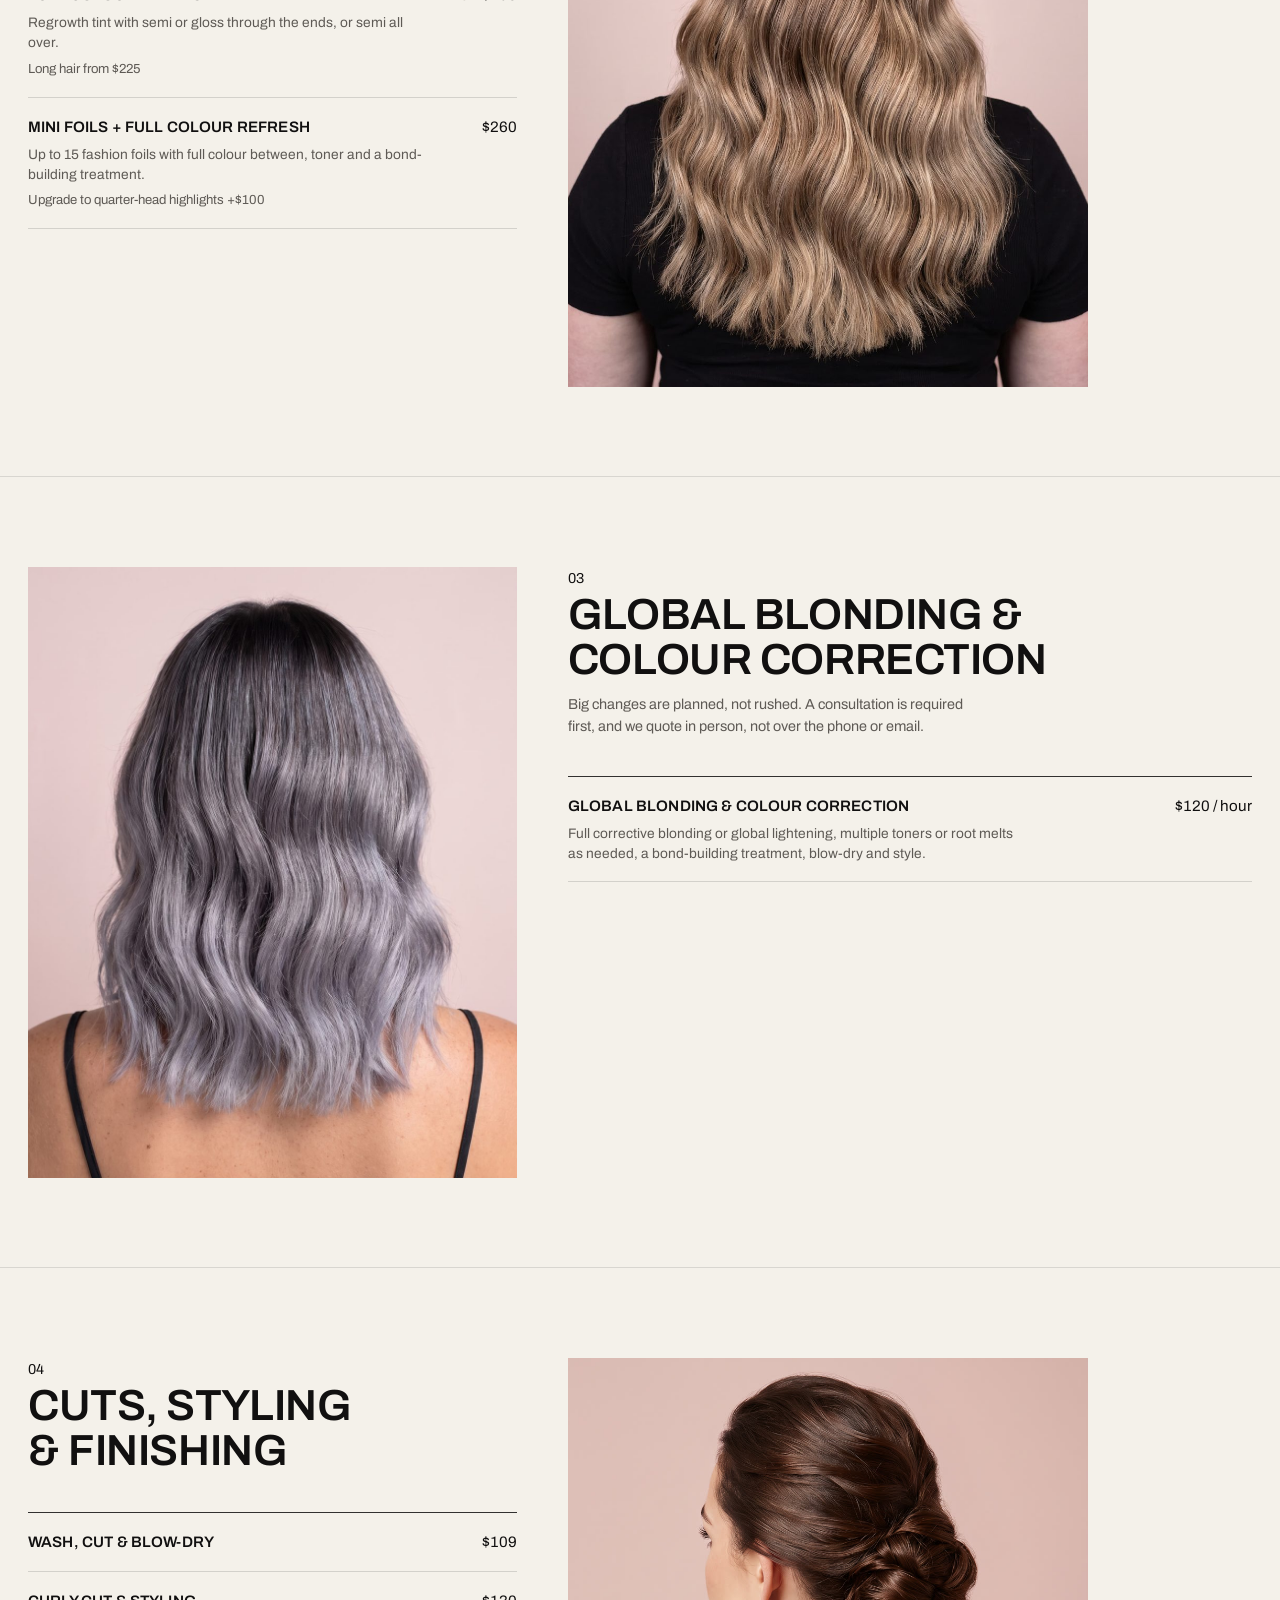
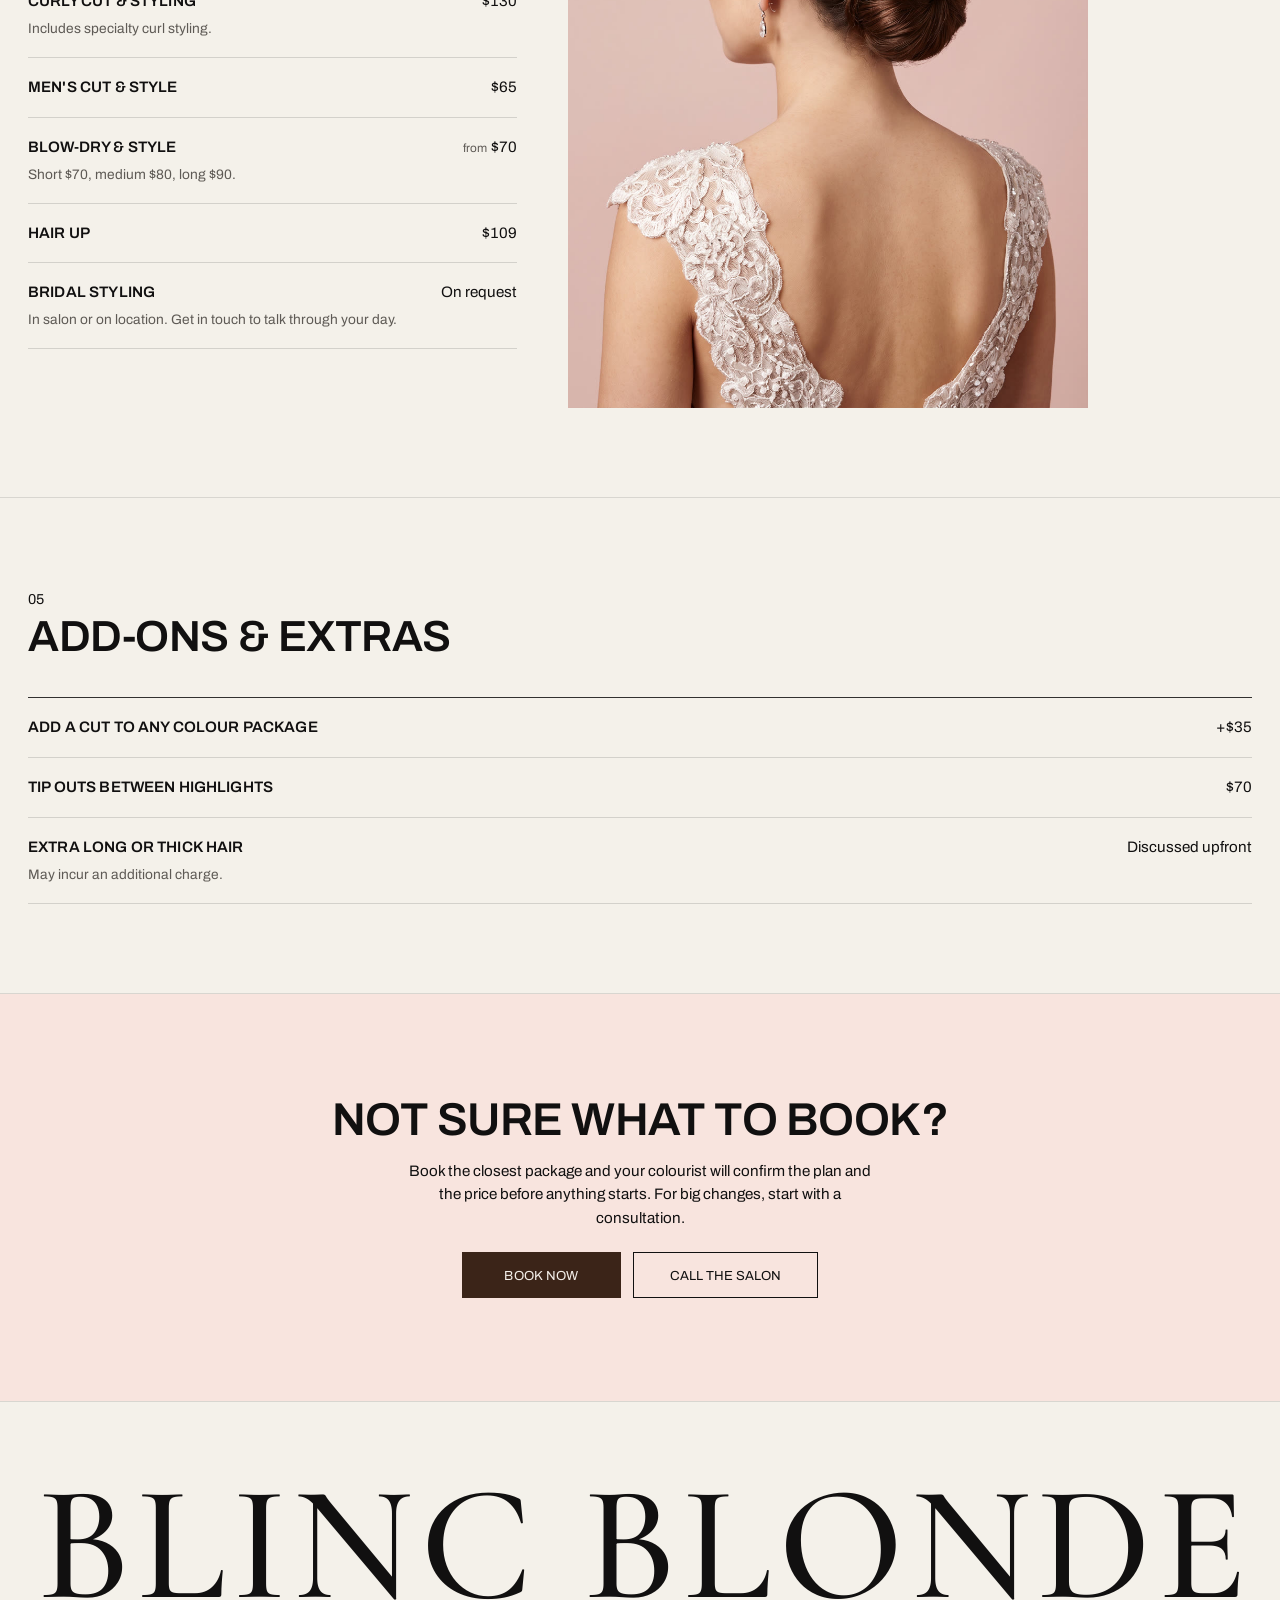
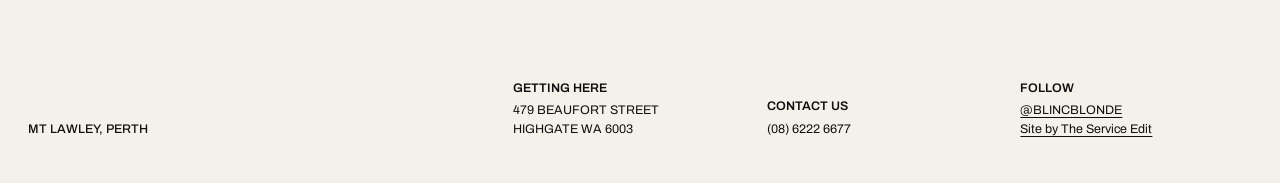
==== commit 59c45bdc: "Mobile full-bleed hero, sticky mobile Book now, scroll and load animations Co-Authored-By: Claude Op" ====
--- a/services.html
+++ b/services.html
@@ -184,6 +184,42 @@
 .sv-cta .act{display:flex;flex-wrap:wrap;gap:12px;justify-content:center;margin-top:6px}
 .btn-line{display:inline-flex;align-items:center;justify-content:center;min-height:46px;padding:0 36px;border:1px solid currentColor;text-decoration:none;font-size:.82rem;text-transform:uppercase}
 .btn-line:hover{background:var(--ink);color:var(--cream);border-color:var(--ink)}
+
+/* sticky mobile booking bar */
+.mbook{display:none}
+@media (max-width:819px){
+  .mbook{display:block;position:fixed;left:0;right:0;bottom:0;z-index:50;padding:10px max(16px,env(safe-area-inset-right,0px)) calc(10px + env(safe-area-inset-bottom,0px)) max(16px,env(safe-area-inset-left,0px));background:rgba(244,241,234,.94);backdrop-filter:blur(8px);-webkit-backdrop-filter:blur(8px);border-top:1px solid rgba(17,16,16,.1);transform:translateY(110%);transition:transform .35s ease}
+  .mbook.show{transform:none}
+  .mbook a{display:flex;align-items:center;justify-content:center;min-height:50px;background:var(--espresso);color:#F4EFE9;text-decoration:none;font-size:.86rem;text-transform:uppercase;letter-spacing:.06em}
+  body{padding-bottom:76px}
+}
+@media (prefers-reduced-motion:reduce){.mbook{transition:none}}
+
+/* motion */
+@keyframes rise{from{opacity:0;translate:0 26px}to{opacity:1;translate:0 0}}
+@keyframes settle{from{scale:1.08}to{scale:1}}
+@keyframes fadein{from{opacity:0}to{opacity:1}}
+.top-img img,.sv-top .sv-hero{animation:settle 2.2s cubic-bezier(.2,.7,.2,1) both}
+.sv-top .sv-hero{animation-name:rise;animation-duration:1s}
+.top-nav{animation:fadein 1.2s ease .2s both}
+.top-copy>*{animation:rise .9s cubic-bezier(.2,.7,.2,1) both}
+.top-copy>*:nth-child(1){animation-delay:.25s}.top-copy>*:nth-child(2){animation-delay:.4s}.top-copy>*:nth-child(3){animation-delay:.55s}.top-copy>*:nth-child(4){animation-delay:.7s}
+.js .rv-up{opacity:0;translate:0 28px;transition:opacity .9s cubic-bezier(.2,.7,.2,1),translate .9s cubic-bezier(.2,.7,.2,1)}
+.js .rv-up.in{opacity:1;translate:0 0}
+.js .rv-clip{clip-path:inset(100% 0 0 0);transition:clip-path 1.2s cubic-bezier(.7,0,.2,1)}
+.js .rv-clip.in{clip-path:inset(0 0 0 0)}
+.js .rv-clip img{scale:1.12;transition:scale 1.6s cubic-bezier(.2,.7,.2,1),transform 1s ease}
+.js .rv-clip.in img{scale:1}
+.js .menu .paper.rv-drop{opacity:0;translate:-50% calc(-50% + 40px);rotate:-4deg;transform:none;transition:opacity .8s ease,translate 1.1s cubic-bezier(.2,.8,.2,1),rotate 1.3s cubic-bezier(.2,.8,.2,1)}
+.js .menu .paper.rv-drop.in{opacity:1;translate:-50% -50%;rotate:-1deg}
+.js .wordmark.rv-word span{opacity:0;translate:0 40%;transition:opacity 1s ease,translate 1.2s cubic-bezier(.2,.7,.2,1)}
+.js .wordmark.rv-word.in span{opacity:1;translate:0 0}
+.foam img,.top-img img{will-change:translate}
+@media (prefers-reduced-motion:reduce){
+  .top-img img,.sv-top .sv-hero,.top-nav,.top-copy>*{animation:none}
+  .js .rv-up,.js .rv-clip,.js .rv-clip img,.js .menu .paper.rv-drop,.js .wordmark.rv-word span{opacity:1;translate:none;clip-path:none;scale:1;transition:none}
+  .js .menu .paper.rv-drop{translate:-50% -50%}
+}
 </style>
 </head>
 <body>
@@ -297,5 +333,30 @@
   if(document.fonts&&document.fonts.ready){document.fonts.ready.then(fit)} fit(); window.addEventListener('resize',fit);
 })();
 </script>
+
+<div class="mbook" id="mbook"><a href="https://home.shortcutssoftware.com/blincblonde#/_h/locations/info" target="_blank" rel="noopener">Book now</a></div>
+<script>
+(function(){var b=document.getElementById('mbook'),t=document.querySelector('.top,.sv-top');if(!b||!t)return;
+if('IntersectionObserver' in window){new IntersectionObserver(function(e){b.classList.toggle('show',!e[0].isIntersecting)},{threshold:0}).observe(t)}else{b.classList.add('show')}})();
+</script>
+<script>
+(function(){
+  var reduce=window.matchMedia('(prefers-reduced-motion: reduce)').matches;
+  document.documentElement.classList.add('js');
+  function mark(sel,cls,stagger){document.querySelectorAll(sel).forEach(function(el){el.classList.add(cls);if(stagger){var i=Array.prototype.indexOf.call(el.parentElement.children,el);el.style.transitionDelay=(Math.min(i,6)*90)+'ms'}})}
+  mark('.about h2,.about .txt,.about .more,.svc .brk,.svc h2,.svc .cta,.week h2,.rv-in,.foam .panel,.cat .n,.cat h2,.cat .note,.sv-cta>*,.jump','rv-up');
+  mark('.card,.tile,.list li','rv-up',true);
+  mark('.card figure,.cat figure','rv-clip');
+  mark('.menu .paper','rv-drop');
+  mark('.wordmark','rv-word');
+  if(reduce||!('IntersectionObserver' in window)){document.querySelectorAll('.rv-up,.rv-clip,.rv-drop,.rv-word').forEach(function(e){e.classList.add('in')});return}
+  var io=new IntersectionObserver(function(es){es.forEach(function(e){if(e.isIntersecting){var t=e.target._rv||e.target;t.classList.add('in');io.unobserve(e.target)}})},{threshold:.15,rootMargin:'0px 0px -6% 0px'});
+  var io2=new IntersectionObserver(function(es){es.forEach(function(e){if(e.isIntersecting){(e.target._clips||[]).forEach(function(c){c.classList.add('in')});io2.unobserve(e.target)}})},{threshold:.12});
+  document.querySelectorAll('.rv-up,.rv-clip,.rv-drop,.rv-word').forEach(function(e){var r=e.getBoundingClientRect();if(r.top<innerHeight*.95&&r.bottom>0){e.classList.add('in')}else if(e.classList.contains('rv-clip')||e.classList.contains('tile')){io2.observe(e.parentElement);(e.parentElement._clips=e.parentElement._clips||[]).push(e)}else io.observe(e)});
+  var par=[].slice.call(document.querySelectorAll('.foam img')),tick=false;
+  function upd(){tick=false;if(innerWidth<820){par.forEach(function(i){i.style.translate=''});return}par.forEach(function(i){var r=i.parentElement.getBoundingClientRect();var c=(r.top+r.height/2-innerHeight/2),m=r.height*.08,v=Math.max(-m,Math.min(m,c*-0.08));i.style.translate='0 '+v.toFixed(1)+'px'})}
+  addEventListener('scroll',function(){if(!tick){tick=true;requestAnimationFrame(upd)}},{passive:true});upd();
+})();
+</script>
 </body>
 </html>
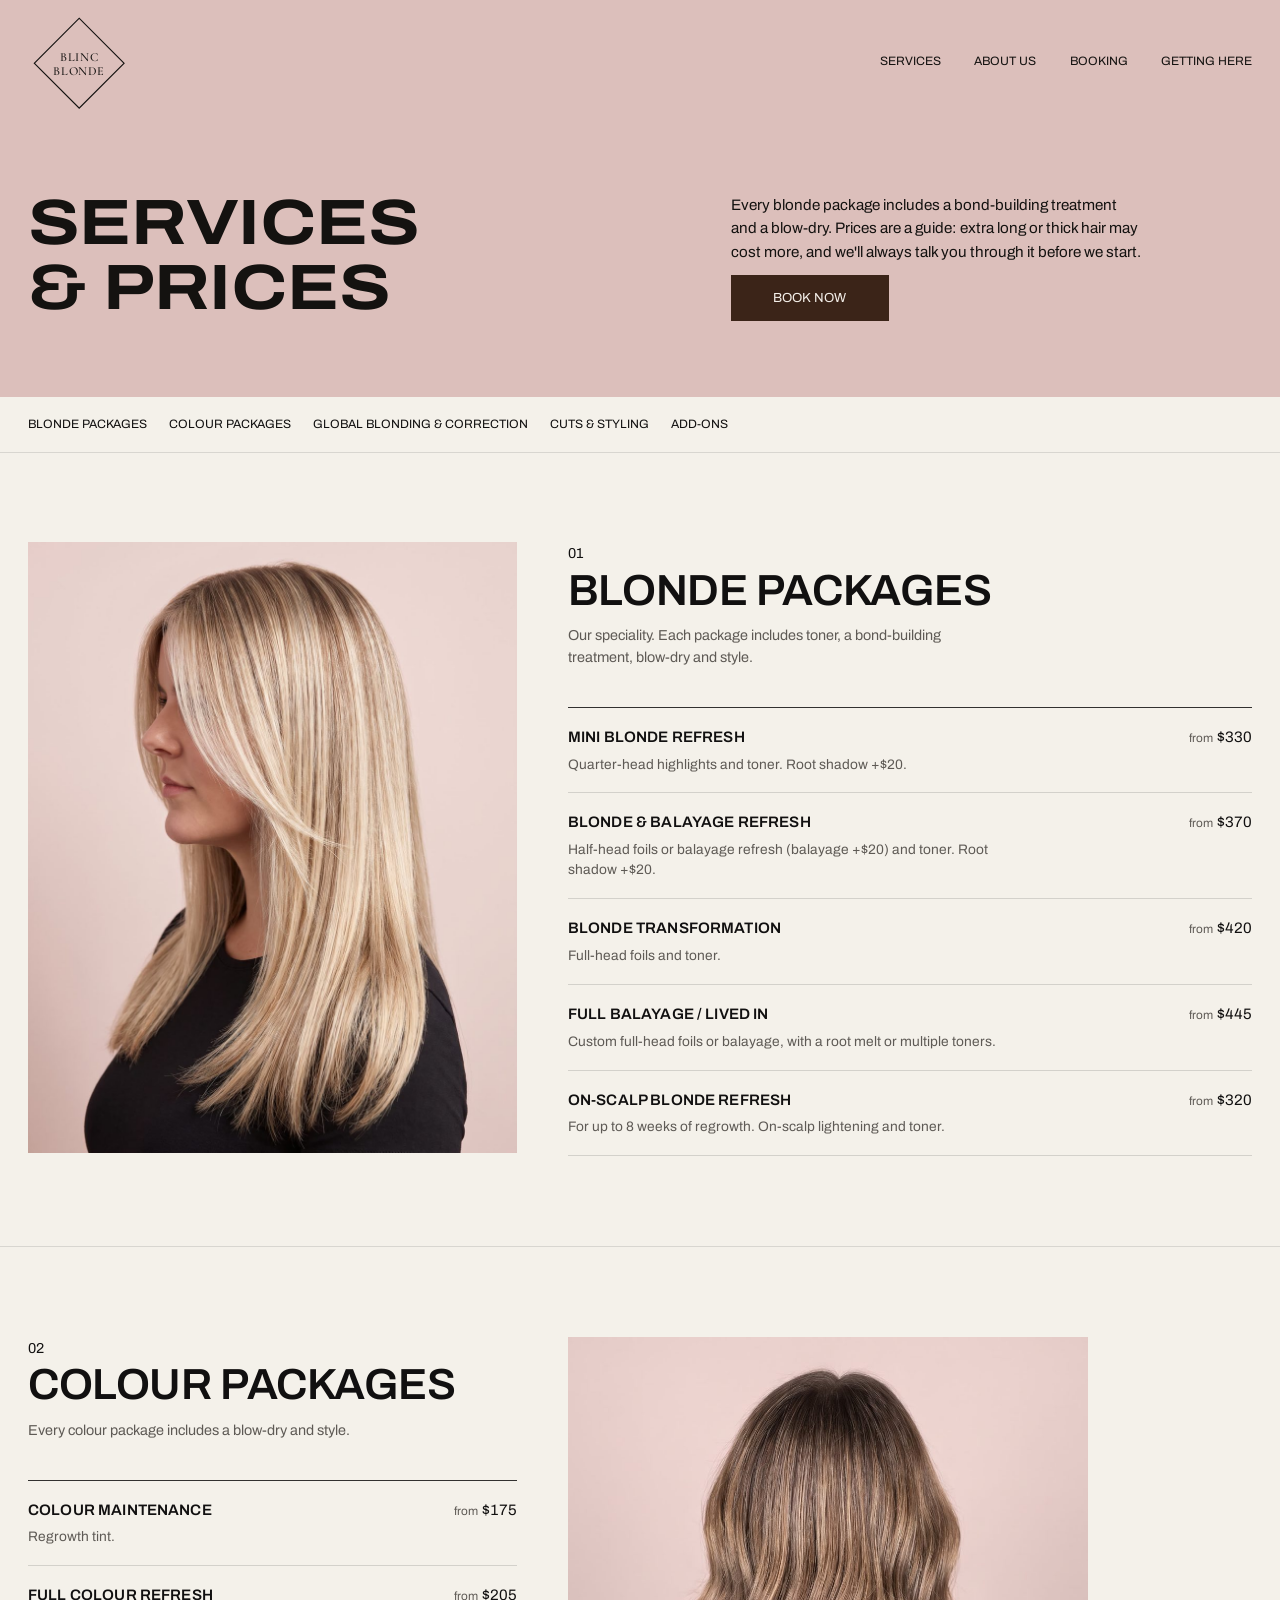
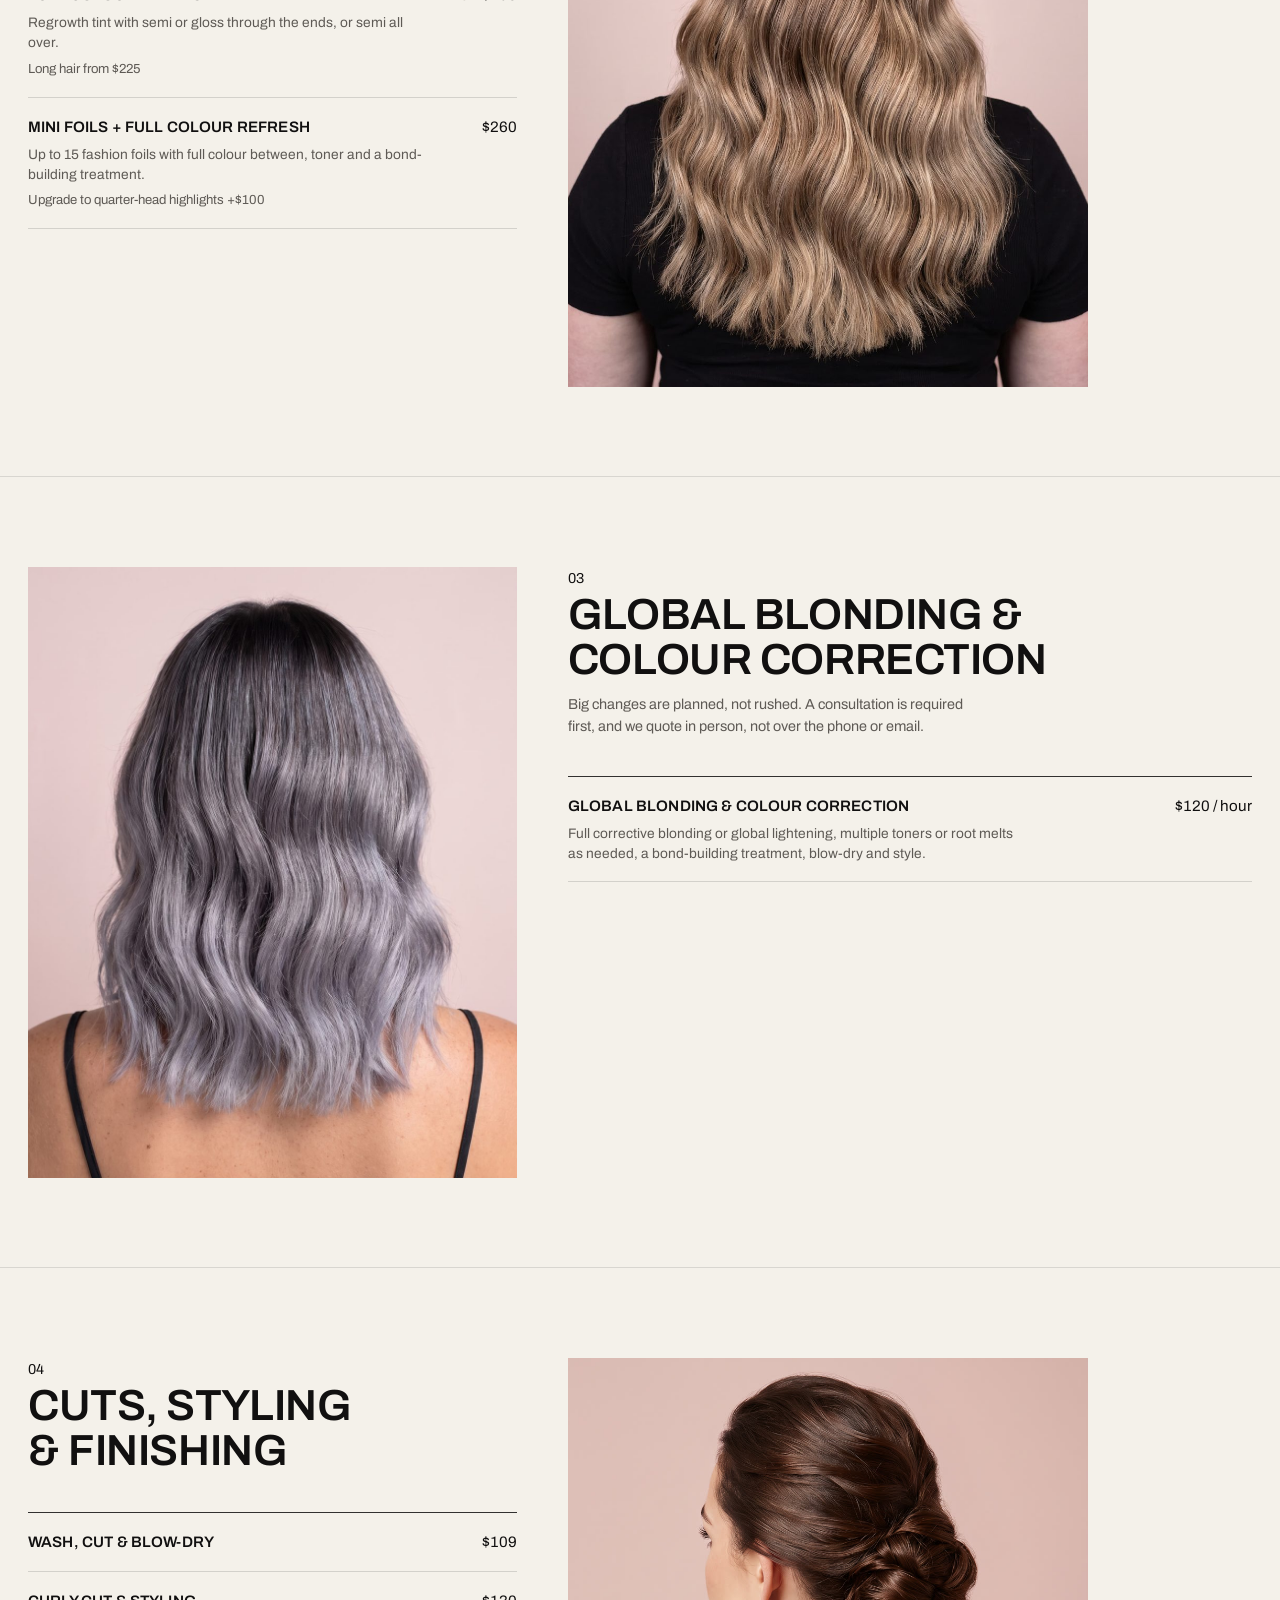
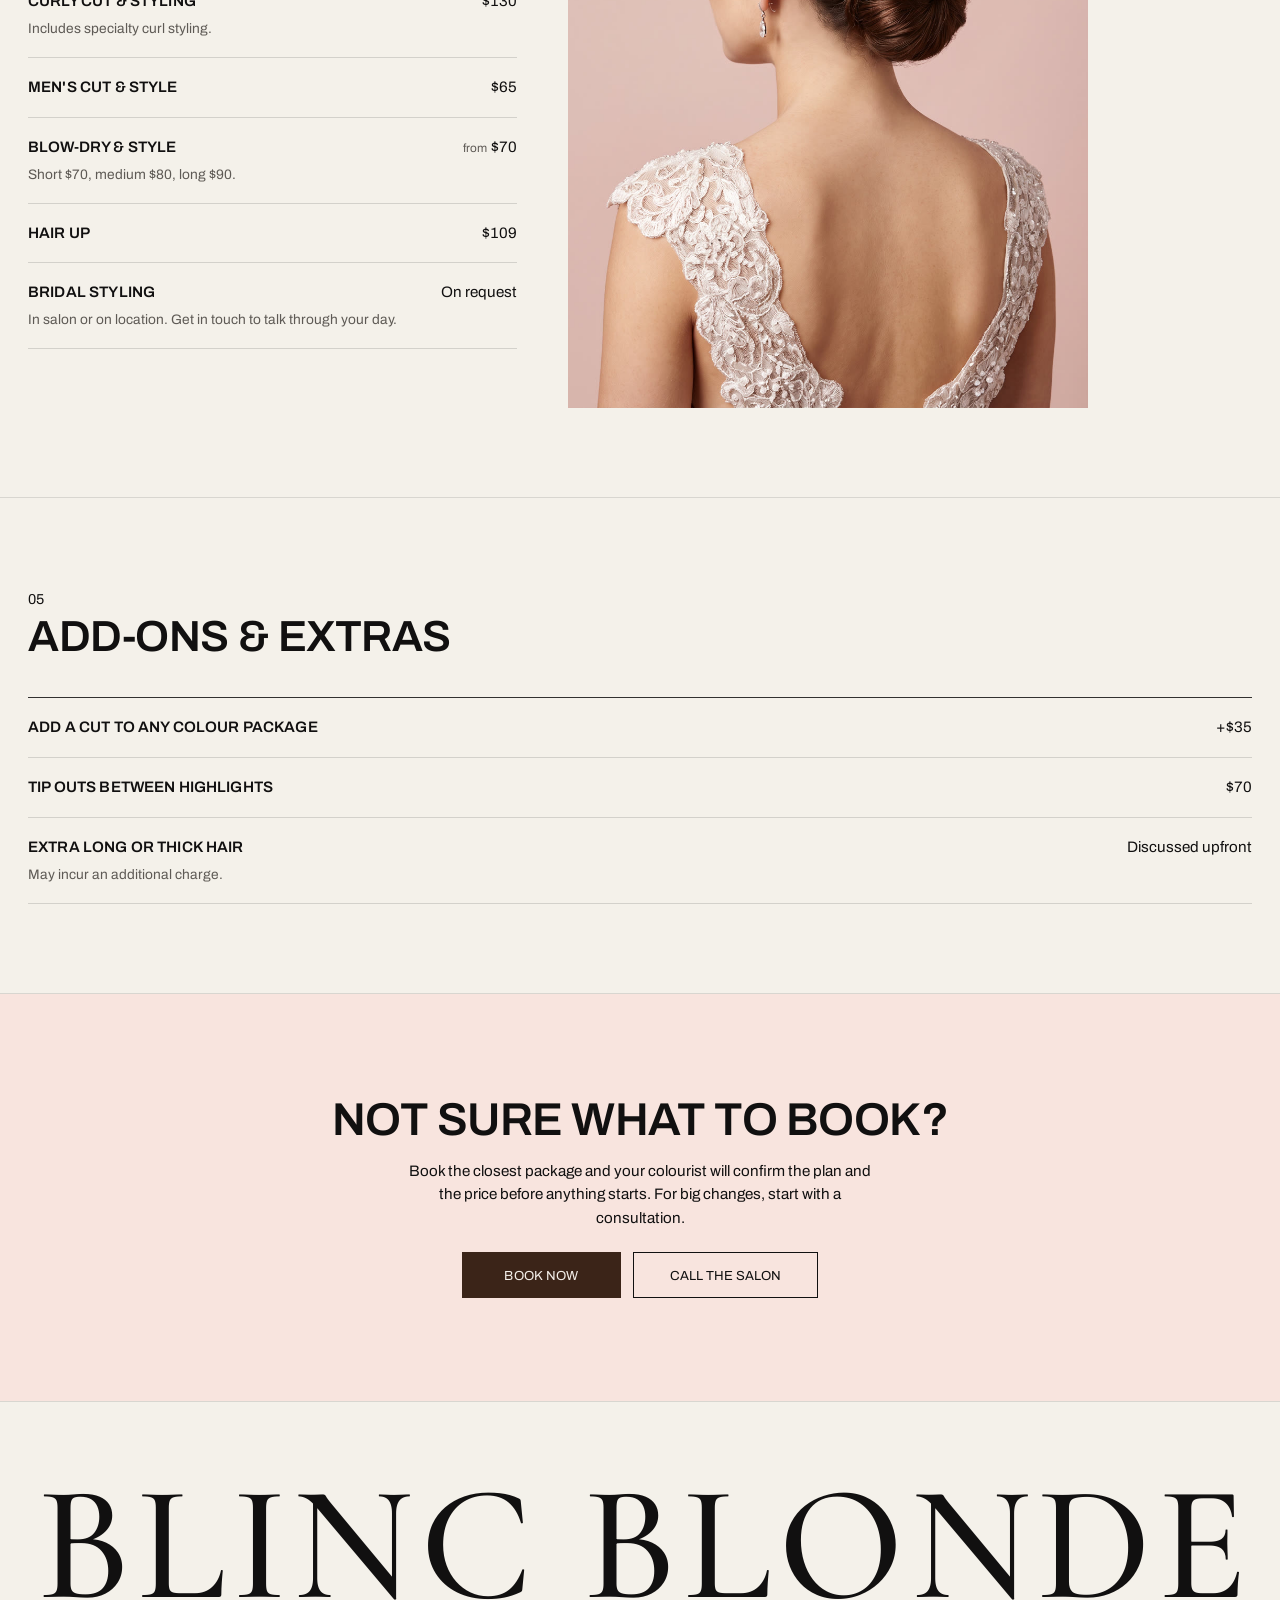
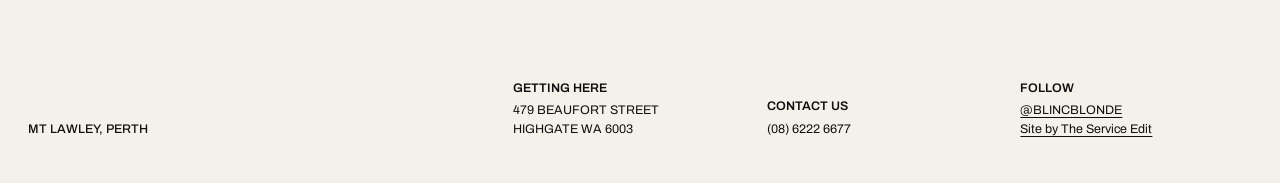
==== commit 5f054cf8: "Fix Blinc Way panels stretching (class clash); remove hero load animation Co-Authored-By: Claude Opu" ====
--- a/services.html
+++ b/services.html
@@ -199,24 +199,18 @@
 @keyframes rise{from{opacity:0;translate:0 26px}to{opacity:1;translate:0 0}}
 @keyframes settle{from{scale:1.08}to{scale:1}}
 @keyframes fadein{from{opacity:0}to{opacity:1}}
-.top-img img,.sv-top .sv-hero{animation:settle 2.2s cubic-bezier(.2,.7,.2,1) both}
-.sv-top .sv-hero{animation-name:rise;animation-duration:1s}
-.top-nav{animation:fadein 1.2s ease .2s both}
-.top-copy>*{animation:rise .9s cubic-bezier(.2,.7,.2,1) both}
-.top-copy>*:nth-child(1){animation-delay:.25s}.top-copy>*:nth-child(2){animation-delay:.4s}.top-copy>*:nth-child(3){animation-delay:.55s}.top-copy>*:nth-child(4){animation-delay:.7s}
 .js .rv-up{opacity:0;translate:0 28px;transition:opacity .9s cubic-bezier(.2,.7,.2,1),translate .9s cubic-bezier(.2,.7,.2,1)}
-.js .rv-up.in{opacity:1;translate:0 0}
+.js .rv-up.is-in{opacity:1;translate:0 0}
 .js .rv-clip{clip-path:inset(100% 0 0 0);transition:clip-path 1.2s cubic-bezier(.7,0,.2,1)}
-.js .rv-clip.in{clip-path:inset(0 0 0 0)}
+.js .rv-clip.is-in{clip-path:inset(0 0 0 0)}
 .js .rv-clip img{scale:1.12;transition:scale 1.6s cubic-bezier(.2,.7,.2,1),transform 1s ease}
-.js .rv-clip.in img{scale:1}
+.js .rv-clip.is-in img{scale:1}
 .js .menu .paper.rv-drop{opacity:0;translate:-50% calc(-50% + 40px);rotate:-4deg;transform:none;transition:opacity .8s ease,translate 1.1s cubic-bezier(.2,.8,.2,1),rotate 1.3s cubic-bezier(.2,.8,.2,1)}
-.js .menu .paper.rv-drop.in{opacity:1;translate:-50% -50%;rotate:-1deg}
+.js .menu .paper.rv-drop.is-in{opacity:1;translate:-50% -50%;rotate:-1deg}
 .js .wordmark.rv-word span{opacity:0;translate:0 40%;transition:opacity 1s ease,translate 1.2s cubic-bezier(.2,.7,.2,1)}
-.js .wordmark.rv-word.in span{opacity:1;translate:0 0}
+.js .wordmark.rv-word.is-in span{opacity:1;translate:0 0}
 .foam img,.top-img img{will-change:translate}
 @media (prefers-reduced-motion:reduce){
-  .top-img img,.sv-top .sv-hero,.top-nav,.top-copy>*{animation:none}
   .js .rv-up,.js .rv-clip,.js .rv-clip img,.js .menu .paper.rv-drop,.js .wordmark.rv-word span{opacity:1;translate:none;clip-path:none;scale:1;transition:none}
   .js .menu .paper.rv-drop{translate:-50% -50%}
 }
@@ -349,10 +343,10 @@
   mark('.card figure,.cat figure','rv-clip');
   mark('.menu .paper','rv-drop');
   mark('.wordmark','rv-word');
-  if(reduce||!('IntersectionObserver' in window)){document.querySelectorAll('.rv-up,.rv-clip,.rv-drop,.rv-word').forEach(function(e){e.classList.add('in')});return}
-  var io=new IntersectionObserver(function(es){es.forEach(function(e){if(e.isIntersecting){var t=e.target._rv||e.target;t.classList.add('in');io.unobserve(e.target)}})},{threshold:.15,rootMargin:'0px 0px -6% 0px'});
-  var io2=new IntersectionObserver(function(es){es.forEach(function(e){if(e.isIntersecting){(e.target._clips||[]).forEach(function(c){c.classList.add('in')});io2.unobserve(e.target)}})},{threshold:.12});
-  document.querySelectorAll('.rv-up,.rv-clip,.rv-drop,.rv-word').forEach(function(e){var r=e.getBoundingClientRect();if(r.top<innerHeight*.95&&r.bottom>0){e.classList.add('in')}else if(e.classList.contains('rv-clip')||e.classList.contains('tile')){io2.observe(e.parentElement);(e.parentElement._clips=e.parentElement._clips||[]).push(e)}else io.observe(e)});
+  if(reduce||!('IntersectionObserver' in window)){document.querySelectorAll('.rv-up,.rv-clip,.rv-drop,.rv-word').forEach(function(e){e.classList.add('is-in')});return}
+  var io=new IntersectionObserver(function(es){es.forEach(function(e){if(e.isIntersecting){var t=e.target._rv||e.target;t.classList.add('is-in');io.unobserve(e.target)}})},{threshold:.15,rootMargin:'0px 0px -6% 0px'});
+  var io2=new IntersectionObserver(function(es){es.forEach(function(e){if(e.isIntersecting){(e.target._clips||[]).forEach(function(c){c.classList.add('is-in')});io2.unobserve(e.target)}})},{threshold:.12});
+  document.querySelectorAll('.rv-up,.rv-clip,.rv-drop,.rv-word').forEach(function(e){var r=e.getBoundingClientRect();if(r.top<innerHeight*.95&&r.bottom>0){e.classList.add('is-in')}else if(e.classList.contains('rv-clip')||e.classList.contains('tile')){io2.observe(e.parentElement);(e.parentElement._clips=e.parentElement._clips||[]).push(e)}else io.observe(e)});
   var par=[].slice.call(document.querySelectorAll('.foam img')),tick=false;
   function upd(){tick=false;if(innerWidth<820){par.forEach(function(i){i.style.translate=''});return}par.forEach(function(i){var r=i.parentElement.getBoundingClientRect();var c=(r.top+r.height/2-innerHeight/2),m=r.height*.08,v=Math.max(-m,Math.min(m,c*-0.08));i.style.translate='0 '+v.toFixed(1)+'px'})}
   addEventListener('scroll',function(){if(!tick){tick=true;requestAnimationFrame(upd)}},{passive:true});upd();
